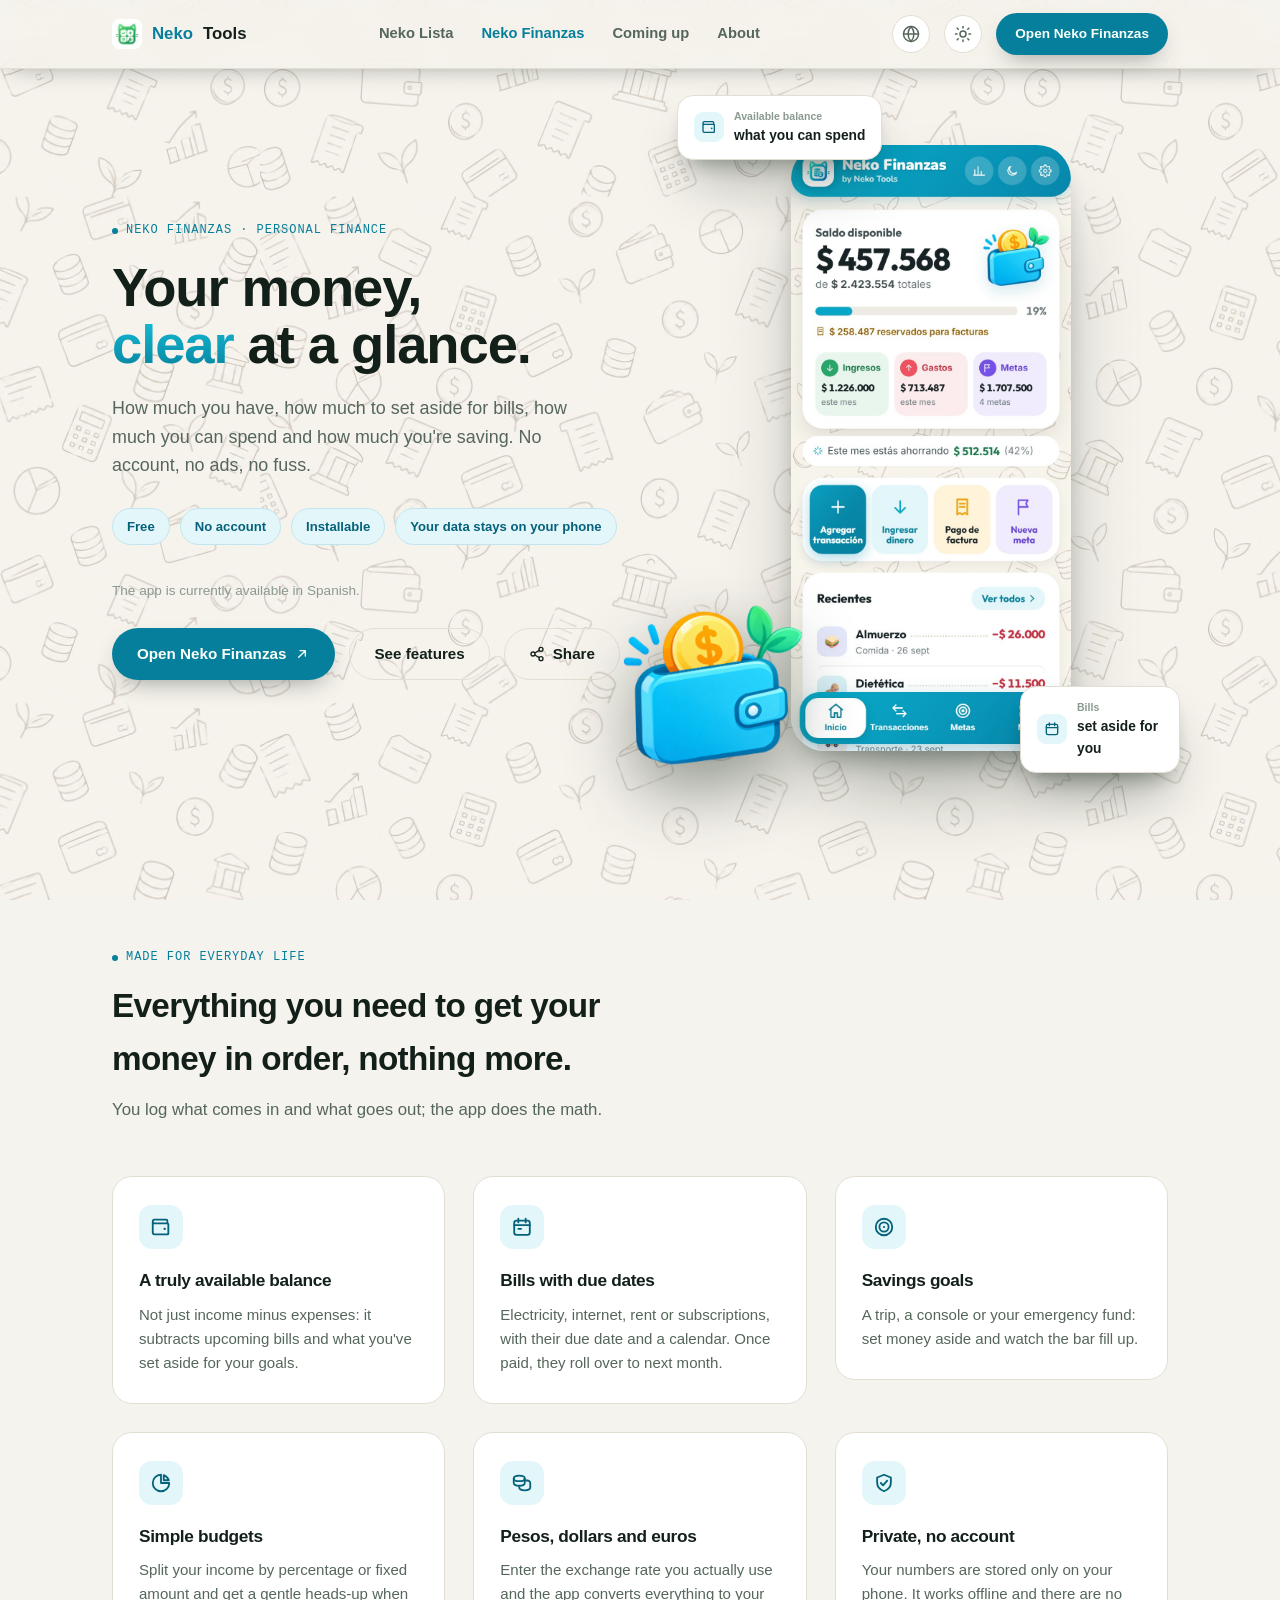
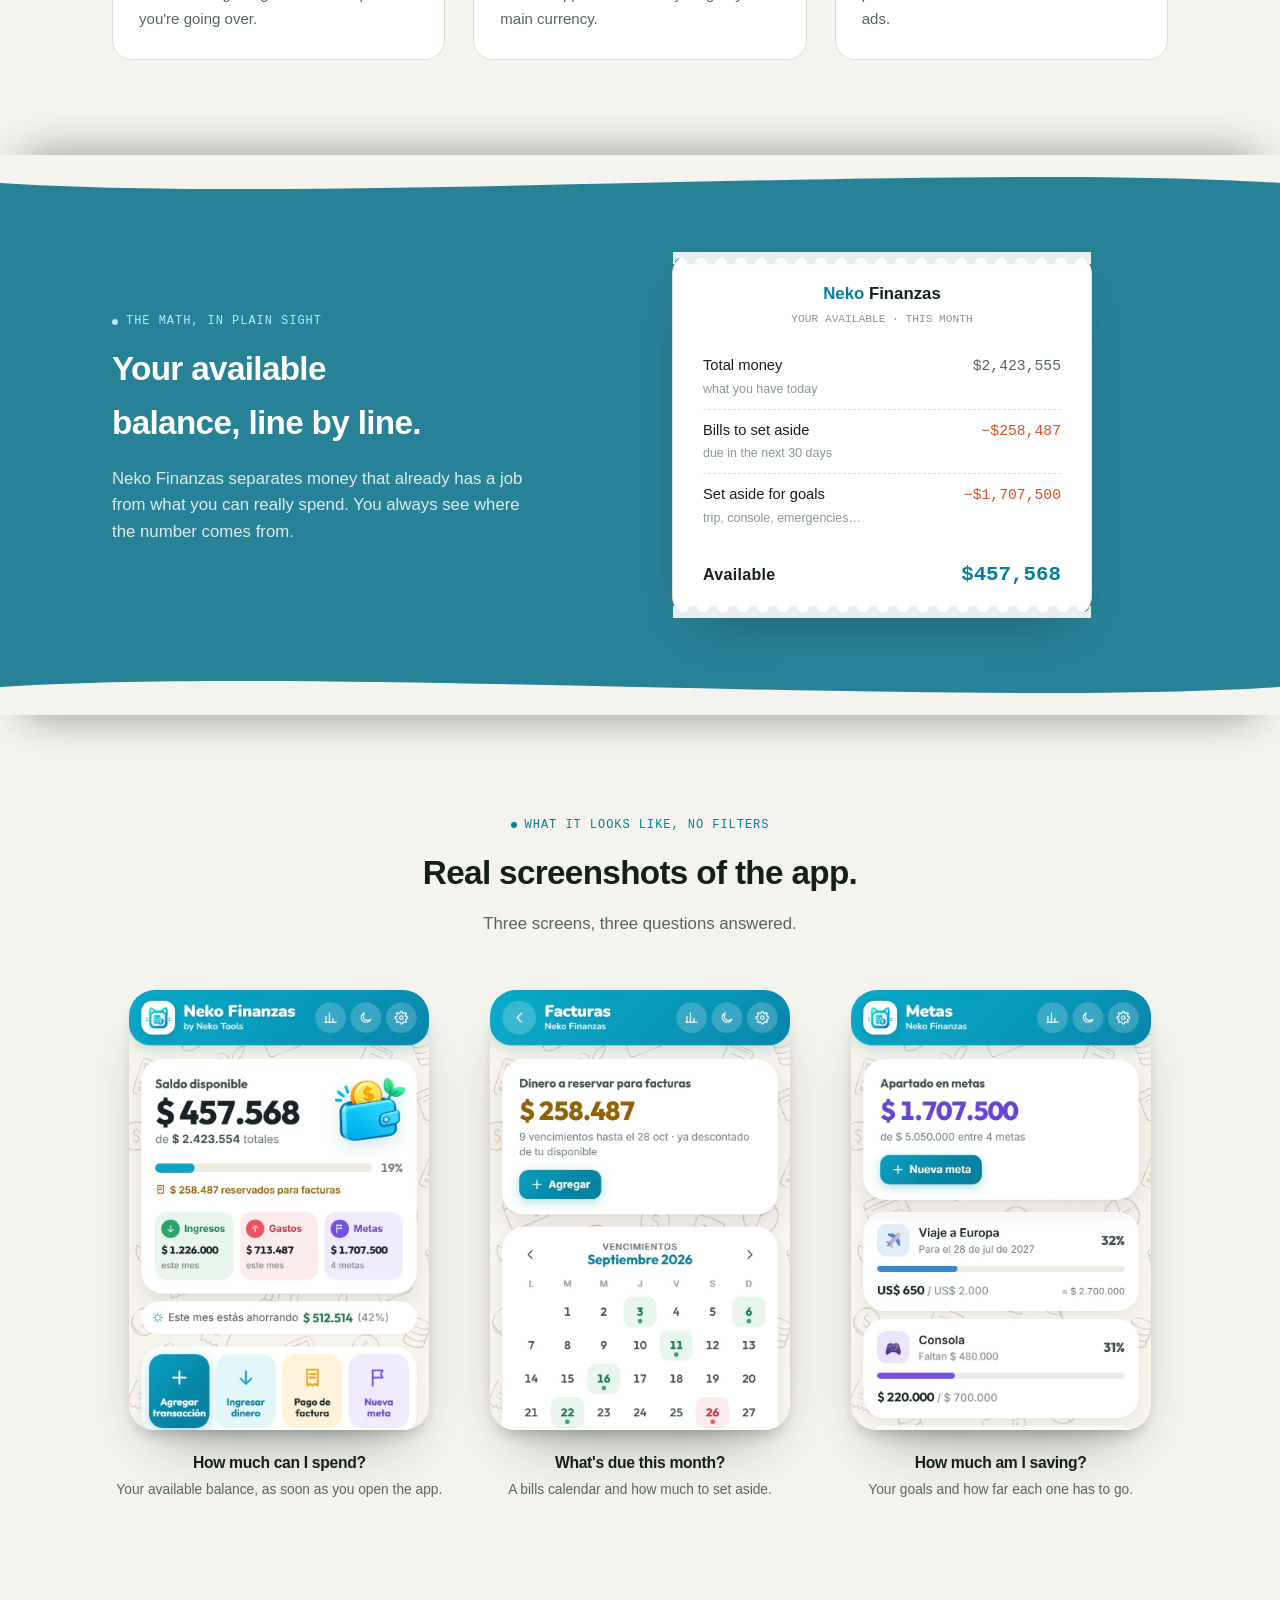
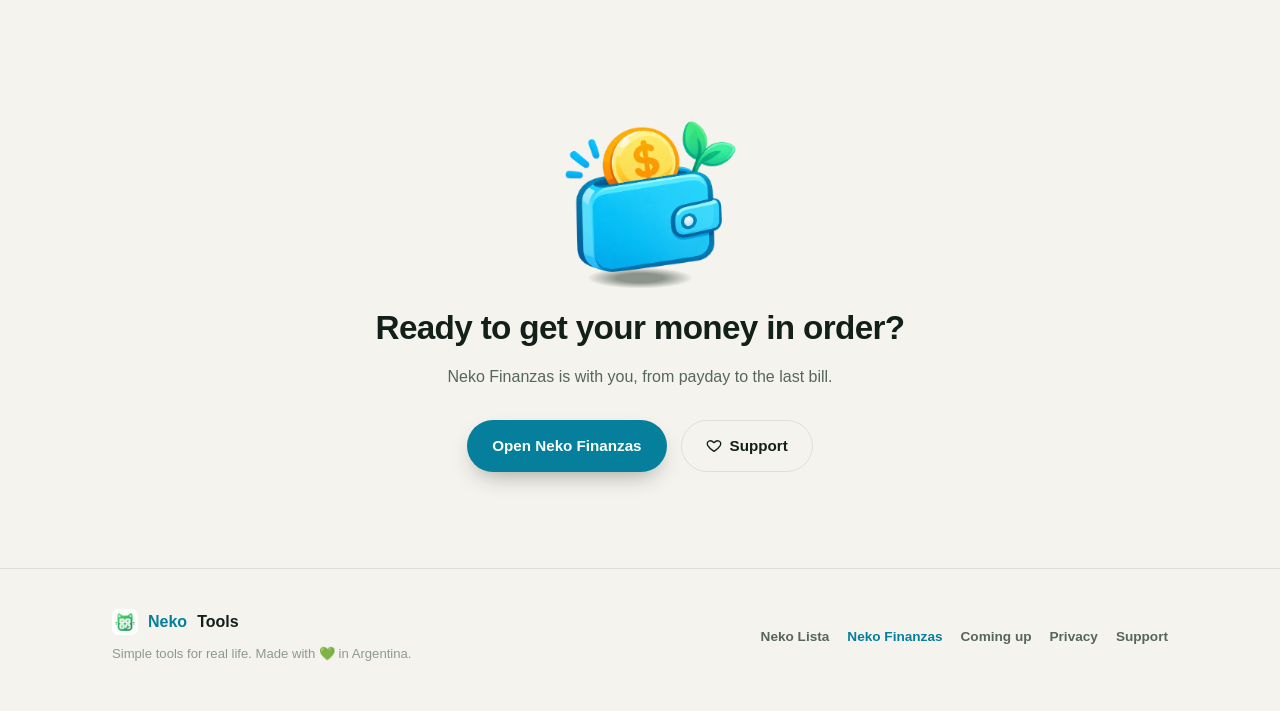
==== finanzas.html @ 1eced1d6 "Add the Neko Finanzas page and show the Neko Tools mark on a white tile - New finanzas.html landing " ====
<!doctype html>
<html lang="es-AR">
<head>
<meta charset="UTF-8" />
<meta http-equiv="Content-Security-Policy" content="default-src 'self'; script-src 'self'; style-src 'self' 'unsafe-inline' https://fonts.googleapis.com; font-src https://fonts.gstatic.com; img-src 'self' data:; connect-src 'self'; object-src 'none'; base-uri 'self'; form-action 'self'; upgrade-insecure-requests" />
<script src="guard.js?v=1"></script>
<meta name="viewport" content="width=device-width, initial-scale=1.0" />
<script src="i18n.js?v=7"></script>
<title>Neko Finanzas — tus finanzas personales, simples y gratis | Neko Tools</title>
<meta name="description" content="Neko Finanzas: cuánto tenés, cuánto reservar para las facturas, cuánto podés gastar y cuánto estás ahorrando. Gratis, sin cuenta y privada. La segunda herramienta de Neko Tools." />
<meta name="robots" content="index, follow" />
<link rel="canonical" href="https://nekotools.site/finanzas.html" />
<link rel="icon" type="image/png" href="img/tool-icon-2.png" />
<link rel="apple-touch-icon" href="img/tool-icon-2.png" />
<meta property="og:title" content="Neko Finanzas — tus finanzas personales, simples y gratis | Neko Tools" />
<meta property="og:description" content="Cuánto tenés, cuánto reservar, cuánto podés gastar y cuánto estás ahorrando. Gratis, sin cuenta y privada." />
<meta property="og:image" content="https://nekotools.site/img/og-image-finanzas.jpg" />
<meta property="og:image:width" content="1200" />
<meta property="og:image:height" content="630" />
<meta property="og:url" content="https://nekotools.site/finanzas.html" />
<meta property="og:site_name" content="Neko Tools" />
<meta property="og:locale" content="es_AR" />
<meta property="og:type" content="website" />
<meta name="twitter:card" content="summary_large_image" />
<meta name="twitter:title" content="Neko Finanzas — tus finanzas personales, simples y gratis | Neko Tools" />
<meta name="twitter:description" content="Cuánto tenés, cuánto reservar, cuánto podés gastar y cuánto estás ahorrando. Gratis, sin cuenta y privada." />
<meta name="twitter:image" content="https://nekotools.site/img/og-image-finanzas.jpg" />
<script type="application/ld+json">
{
  "@context": "https://schema.org",
  "@graph": [
    {
      "@type": "WebPage",
      "name": "Neko Finanzas",
      "url": "https://nekotools.site/finanzas.html",
      "inLanguage": "es-AR",
      "isPartOf": { "@type": "WebSite", "name": "Neko Tools", "url": "https://nekotools.site/" }
    },
    {
      "@type": "SoftwareApplication",
      "name": "Neko Finanzas",
      "url": "https://neko-finanzas.vercel.app",
      "applicationCategory": "FinanceApplication",
      "operatingSystem": "Any (PWA instalable en Android, iOS y desktop)",
      "description": "Finanzas personales simples y privadas: saldo disponible real, facturas con vencimiento, metas de ahorro, presupuestos y varias monedas. Sin cuenta, sin anuncios.",
      "offers": {
        "@type": "Offer",
        "price": "0",
        "priceCurrency": "ARS"
      },
      "publisher": {
        "@type": "Organization",
        "name": "Neko Tools",
        "url": "https://nekotools.site/"
      }
    }
  ]
}
</script>
<link rel="preconnect" href="https://fonts.googleapis.com">
<link rel="preconnect" href="https://fonts.gstatic.com" crossorigin>
<link href="https://fonts.googleapis.com/css2?family=Instrument+Sans:ital,wght@0,500;0,600;0,700;1,600&family=Manrope:wght@400;500;600;700;800&family=IBM+Plex+Mono:wght@400;500;600&family=Nunito:wght@700;800&display=swap" rel="stylesheet">
<link rel="stylesheet" href="site.css?v=4">
<noscript><style>.reveal { opacity: 1 !important; transform: none !important; }</style></noscript>
</head>
<body class="page-finanzas">

<header class="nav">
  <div class="wrap nav-row">
    <a class="brand" href="index.html">
      <img src="img/neko-tools-mark-v2.png" alt="">
      <span class="brand-neko">Neko</span> Tools
    </a>
    <nav class="nav-links">
      <a href="index.html#producto" class="hide-mobile" data-i18n="nav_neko_lista">Neko Lista</a>
      <a href="finanzas.html" class="hide-mobile" aria-current="page" data-i18n="nav_neko_finanzas">Neko Finanzas</a>
      <a href="index.html#gondola" class="hide-mobile" data-i18n="nav_proximamente">Próximamente</a>
      <a href="index.html#marca" class="hide-mobile" data-i18n="nav_sobre">Sobre</a>
    </nav>
    <div class="nav-cta">
      <div class="lang-wrap">
        <button class="theme-toggle" type="button" id="langToggle" aria-haspopup="true" aria-expanded="false" aria-controls="langPanel" data-i18n-aria-label="lang_toggle_aria" aria-label="Cambiar idioma">
          <svg class="icon" width="18" height="18" viewBox="0 0 24 24" fill="none" stroke="currentColor" stroke-width="2" stroke-linecap="round" stroke-linejoin="round"><circle cx="12" cy="12" r="10"></circle><line x1="2" y1="12" x2="22" y2="12"></line><path d="M12 2a15.3 15.3 0 0 1 4 10 15.3 15.3 0 0 1-4 10 15.3 15.3 0 0 1-4-10 15.3 15.3 0 0 1 4-10z"></path></svg>
        </button>
        <div class="lang-panel" id="langPanel" role="menu"></div>
      </div>
      <button class="theme-toggle" type="button" id="themeToggle" data-i18n-aria-label="theme_to_dark_aria" aria-label="Cambiar a modo oscuro">
        <svg class="icon icon-sun" width="18" height="18" viewBox="0 0 24 24" fill="none" stroke="currentColor" stroke-width="2" stroke-linecap="round" stroke-linejoin="round"><circle cx="12" cy="12" r="4"></circle><line x1="12" y1="2" x2="12" y2="4"></line><line x1="12" y1="20" x2="12" y2="22"></line><line x1="4.22" y1="4.22" x2="5.64" y2="5.64"></line><line x1="18.36" y1="18.36" x2="19.78" y2="19.78"></line><line x1="2" y1="12" x2="4" y2="12"></line><line x1="20" y1="12" x2="22" y2="12"></line><line x1="4.22" y1="19.78" x2="5.64" y2="18.36"></line><line x1="18.36" y1="5.64" x2="19.78" y2="4.22"></line></svg>
        <svg class="icon icon-moon" width="18" height="18" viewBox="0 0 24 24" fill="none" stroke="currentColor" stroke-width="2" stroke-linecap="round" stroke-linejoin="round"><path d="M21 12.79A9 9 0 1 1 11.21 3 7 7 0 0 0 21 12.79z"></path></svg>
      </button>
      <a class="btn btn-primary btn-small nav-cta-btn" href="https://neko-finanzas.vercel.app" data-i18n="fin_nav_abrir">Abrir Neko Finanzas</a>
      <button class="nav-toggle" type="button" id="navToggle" data-i18n-aria-label="nav_toggle_open_aria" aria-label="Abrir menú" aria-expanded="false" aria-controls="navMobileMenu">
        <svg class="icon icon-menu" width="18" height="18" viewBox="0 0 24 24" fill="none" stroke="currentColor" stroke-width="2" stroke-linecap="round" stroke-linejoin="round"><line x1="4" y1="7" x2="20" y2="7"></line><line x1="4" y1="12" x2="20" y2="12"></line><line x1="4" y1="17" x2="20" y2="17"></line></svg>
        <svg class="icon icon-close" width="18" height="18" viewBox="0 0 24 24" fill="none" stroke="currentColor" stroke-width="2" stroke-linecap="round" stroke-linejoin="round"><line x1="5" y1="5" x2="19" y2="19"></line><line x1="19" y1="5" x2="5" y2="19"></line></svg>
      </button>
    </div>
  </div>
  <div class="nav-mobile-menu" id="navMobileMenu">
    <nav class="nav-mobile-links">
      <a href="https://neko-finanzas.vercel.app" class="nav-mobile-cta" data-i18n="fin_nav_abrir">Abrir Neko Finanzas</a>
      <a href="index.html#producto" data-i18n="nav_neko_lista">Neko Lista</a>
      <a href="finanzas.html" aria-current="page" data-i18n="nav_neko_finanzas">Neko Finanzas</a>
      <a href="index.html#gondola" data-i18n="nav_proximamente">Próximamente</a>
      <a href="index.html#marca" data-i18n="nav_sobre">Sobre</a>
    </nav>
  </div>
</header>

<main id="top">
  <section class="hero" id="producto">
    <div class="wrap hero-grid">
      <div class="hero-copy">
        <span class="kicker" data-i18n="fin_hero_kicker">Neko Finanzas · finanzas personales</span>
        <h1 data-i18n-html="fin_hero_h1">Tu plata, <em>clara</em> de un vistazo.</h1>
        <p class="lede" data-i18n="fin_hero_lede">Cuánto tenés, cuánto reservar para las facturas, cuánto podés gastar y cuánto estás ahorrando. Sin cuenta, sin anuncios, sin vueltas.</p>
        <div class="hero-tags">
          <span class="tag" data-i18n="tag_gratis">Gratis</span>
          <span class="tag" data-i18n="tag_sin_cuenta">Sin cuenta</span>
          <span class="tag" data-i18n="tag_instalable">Instalable</span>
          <span class="tag" data-i18n="tag_privada">Tus datos no salen del teléfono</span>
        </div>
        <p class="fin-lang-note" data-i18n="fin_lang_note">La app está disponible en español.</p>
        <div class="hero-ctas">
          <a class="btn btn-primary" href="https://neko-finanzas.vercel.app">
            <span data-i18n="fin_nav_abrir">Abrir Neko Finanzas</span>
            <svg class="icon" width="16" height="16" viewBox="0 0 24 24" fill="none"><path d="M7 17 17 7M9 7h8v8" stroke="currentColor" stroke-width="2" stroke-linecap="round" stroke-linejoin="round"/></svg>
          </a>
          <a class="btn btn-ghost" href="#features" data-i18n="hero_cta_ver_funciones">Ver funciones</a>
          <button type="button" class="btn btn-ghost" id="btnShareProduct" data-share-url="https://nekotools.site/finanzas.html" data-share-title="Neko Finanzas" data-share-text-key="fin_share_text">
            <svg class="icon" width="16" height="16" viewBox="0 0 24 24" fill="none" stroke="currentColor" stroke-width="2" stroke-linecap="round" stroke-linejoin="round"><circle cx="18" cy="5" r="3"></circle><circle cx="6" cy="12" r="3"></circle><circle cx="18" cy="19" r="3"></circle><line x1="8.59" y1="13.51" x2="15.42" y2="17.49"></line><line x1="15.41" y1="6.51" x2="8.59" y2="10.49"></line></svg>
            <span data-i18n="hero_cta_compartir">Compartir</span>
          </button>
        </div>
      </div>

      <div class="hero-device-col">
        <img class="hero-mascot" src="img/finanzas-wallet.png" alt="" decoding="async">
        <img class="hero-mascot-mobile" src="img/finanzas-wallet.png" alt="">
        <div class="float-card fc-1">
          <span class="ic">
            <svg class="icon" width="16" height="16" viewBox="0 0 24 24" fill="none"><path d="M19 7V5.5A1.5 1.5 0 0 0 17.5 4H5a2 2 0 0 0 0 4h14a1 1 0 0 1 1 1v10a1 1 0 0 1-1 1H5a2 2 0 0 1-2-2V6" stroke="currentColor" stroke-width="2" stroke-linecap="round" stroke-linejoin="round"/><circle cx="16" cy="14" r="1.3" fill="currentColor"/></svg>
          </span>
          <div class="tx"><div class="k" data-i18n="fin_float1_k">Saldo disponible</div><div class="v" data-i18n="fin_float1_v">lo que podés gastar</div></div>
        </div>

        <div class="device">
          <div class="device-screen">
            <img src="img/screenshot-finanzas-inicio.jpg" width="780" height="1688" data-i18n-alt="fin_hero_screenshot_alt" alt="Captura real de Neko Finanzas: saldo disponible de $457.568 de $2.423.554 totales, ingresos, gastos y metas del mes." fetchpriority="high">
          </div>
        </div>

        <div class="float-card fc-2">
          <span class="ic">
            <svg class="icon" width="16" height="16" viewBox="0 0 24 24" fill="none"><rect x="3.5" y="5" width="17" height="15.5" rx="2.5" stroke="currentColor" stroke-width="2"/><path d="M3.5 10h17M8 3v4M16 3v4" stroke="currentColor" stroke-width="2" stroke-linecap="round"/></svg>
          </span>
          <div class="tx"><div class="k" data-i18n="fin_float2_k">Facturas</div><div class="v" data-i18n="fin_float2_v">reservadas solas</div></div>
        </div>
      </div>
    </div>
  </section>

  <section id="features">
    <div class="wrap">
      <div class="section-head reveal">
        <span class="kicker" data-i18n="fin_features_kicker">Hecha para el día a día</span>
        <h2 data-i18n="fin_features_h2">Todo lo que necesitás para ordenar tu plata, nada más.</h2>
        <p data-i18n="fin_features_lede">Anotás lo que entra y lo que sale; la app hace las cuentas.</p>
      </div>
      <div class="feature-grid feature-grid-6">
        <div class="reveal" style="--reveal-delay:0s">
          <div class="feature">
            <span class="ic">
              <svg class="icon" width="22" height="22" viewBox="0 0 24 24" fill="none"><path d="M19 7V5.5A1.5 1.5 0 0 0 17.5 4H5a2 2 0 0 0 0 4h14a1 1 0 0 1 1 1v10a1 1 0 0 1-1 1H5a2 2 0 0 1-2-2V6" stroke="currentColor" stroke-width="2" stroke-linecap="round" stroke-linejoin="round"/><circle cx="16" cy="14" r="1.3" fill="currentColor"/></svg>
            </span>
            <h3 data-i18n="fin_feat1_h3">Saldo disponible de verdad</h3>
            <p data-i18n="fin_feat1_p">No es solo ingresos menos gastos: descuenta las facturas que se vienen y lo que apartaste para tus metas.</p>
          </div>
        </div>
        <div class="reveal" style="--reveal-delay:0.1s">
          <div class="feature">
            <span class="ic">
              <svg class="icon" width="22" height="22" viewBox="0 0 24 24" fill="none"><rect x="3.5" y="5" width="17" height="15.5" rx="2.5" stroke="currentColor" stroke-width="2"/><path d="M3.5 10h17M8 3v4M16 3v4M8 14h3" stroke="currentColor" stroke-width="2" stroke-linecap="round"/></svg>
            </span>
            <h3 data-i18n="fin_feat2_h3">Facturas con fecha</h3>
            <p data-i18n="fin_feat2_p">Luz, internet, alquiler o suscripciones, con su vencimiento y un calendario. Al pagarlas, pasan solas al mes siguiente.</p>
          </div>
        </div>
        <div class="reveal" style="--reveal-delay:0.2s">
          <div class="feature">
            <span class="ic">
              <svg class="icon" width="22" height="22" viewBox="0 0 24 24" fill="none"><circle cx="12" cy="12" r="9" stroke="currentColor" stroke-width="2"/><circle cx="12" cy="12" r="5" stroke="currentColor" stroke-width="2"/><circle cx="12" cy="12" r="1.2" fill="currentColor"/></svg>
            </span>
            <h3 data-i18n="fin_feat3_h3">Metas de ahorro</h3>
            <p data-i18n="fin_feat3_p">Un viaje, una consola o tu fondo de emergencia: separá plata y mirá cómo se llena la barra.</p>
          </div>
        </div>
        <div class="reveal" style="--reveal-delay:0s">
          <div class="feature">
            <span class="ic">
              <svg class="icon" width="22" height="22" viewBox="0 0 24 24" fill="none"><path d="M21 12A9 9 0 1 1 12 3v9z" stroke="currentColor" stroke-width="2" stroke-linejoin="round"/><path d="M15 3.5A9 9 0 0 1 20.5 9H15z" stroke="currentColor" stroke-width="2" stroke-linejoin="round"/></svg>
            </span>
            <h3 data-i18n="fin_feat4_h3">Presupuestos simples</h3>
            <p data-i18n="fin_feat4_p">Repartí tus ingresos por porcentaje o monto fijo y te avisa, sin retos, cuando te estás pasando.</p>
          </div>
        </div>
        <div class="reveal" style="--reveal-delay:0.1s">
          <div class="feature">
            <span class="ic">
              <svg class="icon" width="22" height="22" viewBox="0 0 24 24" fill="none"><ellipse cx="9" cy="7" rx="6" ry="3" stroke="currentColor" stroke-width="2"/><path d="M3 7v5c0 1.7 2.7 3 6 3s6-1.3 6-3V7M9 15v2c0 1.7 2.7 3 6 3s6-1.3 6-3v-5c0-1.6-2.4-2.9-5.5-3" stroke="currentColor" stroke-width="2" stroke-linecap="round"/></svg>
            </span>
            <h3 data-i18n="fin_feat5_h3">Pesos, dólares y euros</h3>
            <p data-i18n="fin_feat5_p">Cargá el tipo de cambio que uses vos y la app convierte todo a tu moneda principal.</p>
          </div>
        </div>
        <div class="reveal" style="--reveal-delay:0.2s">
          <div class="feature">
            <span class="ic">
              <svg class="icon" width="22" height="22" viewBox="0 0 24 24" fill="none"><path d="M12 3 4.5 6v5.5c0 4.5 3.2 8 7.5 9.5 4.3-1.5 7.5-5 7.5-9.5V6z" stroke="currentColor" stroke-width="2" stroke-linejoin="round"/><path d="m8.5 12 2.5 2.5 4.5-5" stroke="currentColor" stroke-width="2" stroke-linecap="round" stroke-linejoin="round"/></svg>
            </span>
            <h3 data-i18n="fin_feat6_h3">Privada y sin cuenta</h3>
            <p data-i18n="fin_feat6_p">Tus números se guardan solo en tu teléfono. Funciona sin internet y no hay anuncios.</p>
          </div>
        </div>
      </div>
    </div>
  </section>

  <section class="band-sunken" id="recibo">
    <div class="wave wave-top" aria-hidden="true"><svg viewBox="0 0 1440 80" preserveAspectRatio="none"><path d="M0,40 C360,10 1080,70 1440,40 L1440,80 L0,80 Z" fill="var(--paper)"></path></svg></div>
    <div class="wave wave-bottom" aria-hidden="true"><svg viewBox="0 0 1440 80" preserveAspectRatio="none"><path d="M0,40 C360,10 1080,70 1440,40 L1440,80 L0,80 Z" fill="var(--paper)"></path></svg></div>
    <div class="wrap receipt-wrap">
      <div class="receipt-copy reveal reveal-left">
        <span class="kicker" data-i18n="fin_receipt_kicker">La cuenta, a la vista</span>
        <h2 style="font-size:clamp(1.7rem,2.6vw,2.3rem); margin:10px 0 12px;" data-i18n="fin_receipt_h2">Tu disponible, línea por línea.</h2>
        <p style="font-size:1.05rem; max-width:44ch;" data-i18n="fin_receipt_lede">Neko Finanzas separa lo que ya tiene destino de lo que realmente podés gastar. Siempre ves de dónde sale el número.</p>
      </div>
      <div class="reveal reveal-right" style="--reveal-delay:0.1s">
        <div class="receipt">
          <div class="receipt-cut top"></div>
          <div class="receipt-head">
            <div class="name"><span class="brand-neko">Neko</span> Finanzas</div>
            <div class="sub" data-i18n="fin_receipt_sub">TU DISPONIBLE · ESTE MES</div>
          </div>
          <div class="receipt-line"><span class="n"><span data-i18n="fin_receipt_total_money">Dinero total</span><span class="q" data-i18n="fin_receipt_total_money_q">lo que tenés hoy</span></span><span class="p" data-price="2423555">$2.423.555</span></div>
          <div class="receipt-line"><span class="n"><span data-i18n="fin_receipt_bills">Facturas a reservar</span><span class="q" data-i18n="fin_receipt_bills_q">vencen en los próximos 30 días</span></span><span class="p minus">−<span data-price="258487">$258.487</span></span></div>
          <div class="receipt-line" style="border-bottom:none;"><span class="n"><span data-i18n="fin_receipt_goals">Apartado en metas</span><span class="q" data-i18n="fin_receipt_goals_q">viaje, consola, emergencias…</span></span><span class="p minus">−<span data-price="1707500">$1.707.500</span></span></div>
          <div class="receipt-total"><span class="l" data-i18n="fin_receipt_available">Disponible</span><span class="v" data-price="457568">$457.568</span></div>
          <div class="receipt-cut bottom"></div>
        </div>
      </div>
    </div>
  </section>

  <section id="galeria">
    <div class="wrap">
      <div class="section-head center reveal" style="margin-left:auto;margin-right:auto;">
        <span class="kicker" data-i18n="fin_gallery_kicker">Así se ve, sin maquillaje</span>
        <h2 data-i18n="fin_gallery_h2">Capturas reales de la app.</h2>
        <p data-i18n="fin_gallery_lede">Tres pantallas, tres preguntas respondidas.</p>
      </div>
      <div class="gallery-grid">
        <div class="gallery-card reveal" style="--reveal-delay:0s">
          <div class="gallery-frame">
            <img src="img/screenshot-finanzas-inicio.jpg" width="780" height="1688" data-i18n-alt="fin_gal1_alt" alt="Captura real del inicio de Neko Finanzas con el saldo disponible, el resumen del mes y las acciones rápidas." loading="lazy" decoding="async">
          </div>
          <h3 data-i18n="fin_gal1_h3">¿Cuánto puedo gastar?</h3>
          <p data-i18n="fin_gal1_p">Tu saldo disponible, apenas abrís la app.</p>
        </div>
        <div class="gallery-card reveal" style="--reveal-delay:0.1s">
          <div class="gallery-frame">
            <img src="img/screenshot-finanzas-facturas.jpg" width="780" height="1688" data-i18n-alt="fin_gal2_alt" alt="Captura real de la pantalla de facturas: dinero a reservar y calendario de vencimientos del mes." loading="lazy" decoding="async">
          </div>
          <h3 data-i18n="fin_gal2_h3">¿Qué vence este mes?</h3>
          <p data-i18n="fin_gal2_p">Calendario de facturas y cuánto reservar.</p>
        </div>
        <div class="gallery-card reveal" style="--reveal-delay:0.2s">
          <div class="gallery-frame">
            <img src="img/screenshot-finanzas-metas.jpg" width="780" height="1688" data-i18n-alt="fin_gal3_alt" alt="Captura real de las metas de ahorro con su progreso: viaje, consola, ropa y fondo de emergencia." loading="lazy" decoding="async">
          </div>
          <h3 data-i18n="fin_gal3_h3">¿Cuánto estoy ahorrando?</h3>
          <p data-i18n="fin_gal3_p">Tus metas y cuánto les falta.</p>
        </div>
      </div>
    </div>
  </section>

  <section class="final-cta">
    <div class="wrap reveal">
      <div class="mascot-jump">
        <img src="img/finanzas-wallet.png" data-i18n-alt="fin_final_wallet_alt" alt="Una billetera celeste con una moneda dorada y una plantita que crece." loading="lazy" decoding="async">
      </div>
      <h2 data-i18n="fin_final_h2">¿Listo para ordenar tu plata?</h2>
      <p data-i18n="fin_final_p">Neko Finanzas te acompaña, del sueldo a la última factura.</p>
      <div class="ctas">
        <a class="btn btn-primary" href="https://neko-finanzas.vercel.app" data-i18n="fin_nav_abrir">Abrir Neko Finanzas</a>
        <a class="btn btn-ghost" href="https://ko-fi.com/nekotools">
          <svg class="icon" width="16" height="16" viewBox="0 0 24 24" fill="none"><path d="M12 20s-7-4.4-9.5-9C1 8 2.3 4.8 5.5 4.2 7.7 3.8 10 5 12 7c2-2 4.3-3.2 6.5-2.8C21.7 4.8 23 8 21.5 11c-2.5 4.6-9.5 9-9.5 9Z" stroke="currentColor" stroke-width="2" stroke-linejoin="round"/></svg>
          <span data-i18n="final_apoyar">Apoyar</span>
        </a>
      </div>
    </div>
  </section>
</main>

<div id="toast" class="toast" role="status" aria-live="polite" hidden></div>

<footer>
  <div class="wrap foot-row">
    <div>
      <div class="foot-brand">
        <img src="img/neko-tools-mark-v2.png" alt="">
        <span class="brand-neko">Neko</span> Tools
      </div>
      <p class="fine" style="margin-top:8px;" data-i18n="footer_tagline">Herramientas simples para la vida real. Hecho con 💚 en Argentina.</p>
    </div>
    <nav class="links">
      <a href="index.html#producto" data-i18n="nav_neko_lista">Neko Lista</a>
      <a href="finanzas.html" aria-current="page" data-i18n="nav_neko_finanzas">Neko Finanzas</a>
      <a href="index.html#gondola" data-i18n="nav_proximamente">Próximamente</a>
      <a href="privacidad.html" target="_blank" rel="noopener" data-i18n="footer_privacy">Privacidad</a>
      <a href="https://ko-fi.com/nekotools" data-i18n="final_apoyar">Apoyar</a>
    </nav>
  </div>
</footer>

<script src="site.js?v=3"></script>
</body>
</html>
---- site.css ----
html { color-scheme: light; }
body { margin: 0; }
img { max-width: 100%; }
[hidden] { display: none !important; }
:root{
  color-scheme: light;

  /* ---------- surfaces ---------- */
  --paper:        #f5f7f1;
  --paper-raised: #ffffff;
  --sunken:       #eaefe4;
  --sunken-2:     #e1e8d9;

  /* ---------- ink ---------- */
  --ink:       #13201a;
  --ink-soft:  #55665b;
  --ink-faint: #8b9a8e;

  /* ---------- brand green ramp ---------- */
  --pine:      #146c3a;
  --pine-deep: #0b4023;
  --pine-black: var(--pine-deep);
  --leaf:      #2f9e5c;
  --mint:      #dcf0e2;
  --mint-line: #c3ddc9;

  /* ---------- accent (money / emphasis, spend sparingly) ---------- */
  --coral:      #d94f28;
  --coral-deep: #ab3c1e;
  --coral-soft: #fbe6dd;

  /* ---------- structure ---------- */
  --line:   #dde3d4;
  --shadow: rgba(13, 32, 21, 0.24);
  --shadow-strong: rgba(13, 32, 21, 0.45);

  /* ---------- type ---------- */
  --font-display: "Instrument Sans", "Segoe UI", sans-serif;
  --font-body: "Manrope", "Segoe UI", sans-serif;
  --font-mono: "IBM Plex Mono", ui-monospace, Menlo, monospace;
  /* Solo para el isotipo "Neko Lista"/"Neko Tools" en sí (nav, pie, la
     maqueta del recibo): la misma tipografía de marca que usa la app, para
     que el nombre se vea igual en los dos productos. El resto de los
     títulos sigue en --font-display. */
  --font-brand: "Nunito", "Segoe UI", sans-serif;

  --content-w: 1120px;

  /* misma textura de fondo que usa la app real, detrás de las secciones claras */
  --bg-texture: url("img/bg-pattern-light.jpg");
}

@media (prefers-color-scheme: dark) {
  :root:not([data-theme="light"]) {
    --paper:        #0c130e;
    --paper-raised: #141d16;
    --sunken:       #0a0f0b;
    --sunken-2:     #172019;

    --ink:       #eef3ea;
    --ink-soft:  #a6b6a9;
    --ink-faint: #647065;

    --pine:      #4fbf7f;
    --pine-deep: #2c8a58;
    --pine-black: var(--pine);
    --leaf:      #6fd196;
    --mint:      #16261c;
    --mint-line: #223a2a;

    --coral:      #ff8a5c;
    --coral-deep: #ffa47d;
    --coral-soft: #2a1a13;

    --line:   #223028;
    --shadow: rgba(0, 0, 0, 0.42);
    --shadow-strong: rgba(0, 0, 0, 0.65);

    --bg-texture: url("img/bg-pattern-dark.jpg");
  }
}

:root[data-theme="dark"] {
  --paper:        #0c130e;
  --paper-raised: #141d16;
  --sunken:       #0a0f0b;
  --sunken-2:     #172019;

  --ink:       #eef3ea;
  --ink-soft:  #a6b6a9;
  --ink-faint: #647065;

  --pine:      #4fbf7f;
  --pine-deep: #2c8a58;
  --pine-black: var(--pine);
  --leaf:      #6fd196;
  --mint:      #16261c;
  --mint-line: #223a2a;

  --coral:      #ff8a5c;
  --coral-deep: #ffa47d;
  --coral-soft: #2a1a13;

  --line:   #223028;
  --shadow: rgba(0, 0, 0, 0.42);
  --shadow-strong: rgba(0, 0, 0, 0.65);

  --bg-texture: url("img/bg-pattern-dark.jpg");
}

* { box-sizing: border-box; }
html { -webkit-text-size-adjust: 100%; }

body {
  overflow-x: clip;
  margin: 0;
  background: var(--paper);
  color: var(--ink);
  font-family: var(--font-body);
  font-size: 16px;
  line-height: 1.6;
  -webkit-font-smoothing: antialiased;
  text-rendering: optimizeLegibility;
  position: relative;
}
body::before {
  content: "";
  position: fixed;
  inset: 0;
  z-index: -1;
  background-image: var(--bg-texture);
  background-size: 560px 560px;
  background-repeat: repeat;
  background-position: center;
  opacity: 0.6;
}

@media (prefers-reduced-motion: reduce) {
  *, *::before, *::after { animation-duration: 0.001ms !important; transition-duration: 0.001ms !important; }
}

.wrap {
  max-width: var(--content-w);
  margin: 0 auto;
  padding: 0 32px;
}

a { color: inherit; }

h1, h2, h3 {
  font-family: var(--font-display);
  font-weight: 700;
  letter-spacing: -0.02em;
  text-wrap: balance;
  margin: 0;
}

.kicker {
  font-family: var(--font-mono);
  font-size: 0.75rem;
  font-weight: 500;
  letter-spacing: 0.08em;
  text-transform: uppercase;
  color: var(--pine);
  display: inline-flex;
  align-items: center;
  gap: 8px;
}
.kicker::before {
  content: "";
  width: 6px; height: 6px;
  border-radius: 50%;
  background: var(--pine);
  flex: none;
}

svg.icon { display: block; flex: none; }

/* ---------- buttons ---------- */
.btn {
  display: inline-flex;
  align-items: center;
  justify-content: center;
  gap: 8px;
  font-family: var(--font-body);
  font-weight: 700;
  font-size: 0.95rem;
  padding: 13px 24px;
  border-radius: 999px;
  border: 1px solid transparent;
  cursor: pointer;
  text-decoration: none;
  white-space: nowrap;
  transition: transform 0.15s ease, box-shadow 0.15s ease, background 0.15s ease, border-color .15s ease;
}
.btn:active { transform: translateY(1px); }
.btn:focus-visible { outline: 2px solid var(--pine); outline-offset: 3px; }

.btn-primary {
  background: var(--pine);
  color: #fbfff9;
  box-shadow: 0 10px 24px -10px var(--shadow-strong);
}
.btn-primary:hover { background: var(--pine-deep); box-shadow: 0 14px 28px -10px var(--shadow-strong); transform: translateY(-1px); }

.btn-ghost {
  background: transparent;
  color: var(--ink);
  border-color: var(--line);
}
.btn-ghost:hover { border-color: var(--pine); color: var(--pine); }

.btn-small { padding: 9px 18px; font-size: 0.85rem; }

.toast[hidden] { display: none; }
.toast {
  position: fixed;
  top: calc(16px + env(safe-area-inset-top));
  left: 50%;
  z-index: 300;
  transform: translateX(-50%) translateY(-12px);
  background: var(--ink);
  color: var(--paper);
  padding: 10px 18px;
  border-radius: 999px;
  font-family: var(--font-body);
  font-size: 0.85rem;
  font-weight: 700;
  box-shadow: 0 14px 28px -10px var(--shadow-strong);
  opacity: 0;
  pointer-events: none;
  transition: opacity 0.2s ease, transform 0.2s ease;
}
.toast.is-visible { opacity: 1; transform: translateX(-50%) translateY(0); }

/* ---------- nav ---------- */
header.nav {
  position: sticky;
  top: 0;
  z-index: 40;
  background: color-mix(in srgb, var(--paper) 78%, transparent);
  backdrop-filter: saturate(160%) blur(14px);
  -webkit-backdrop-filter: saturate(160%) blur(14px);
  border-bottom: 1px solid var(--line);
  box-shadow: 0 8px 24px -12px var(--shadow-strong);
}
.nav-row {
  display: flex;
  align-items: center;
  justify-content: space-between;
  gap: 24px;
  height: 68px;
}
.brand {
  display: flex;
  align-items: center;
  gap: 10px;
  font-family: var(--font-brand);
  font-weight: 700;
  font-size: 1.05rem;
  text-decoration: none;
  color: var(--ink);
  white-space: nowrap;
}
.brand img { width: 30px; height: 30px; border-radius: 8px; background: var(--paper-raised); transition: transform 0.25s cubic-bezier(.2,.8,.2,1.3); }
.brand:hover img { transform: rotate(-8deg) scale(1.08); }

/* Convención de marca: "Neko" siempre en el verde de marca, la palabra
   que lo sigue (Tools, Lista, o lo que sea) en el color de texto normal.
   Misma regla en todas las apps de Neko Tools. */
.brand-neko { color: var(--pine); }
.nav-links {
  display: flex;
  align-items: center;
  gap: 28px;
  font-size: 0.92rem;
  font-weight: 600;
  color: var(--ink-soft);
}
.nav-links a { text-decoration: none; }
.nav-links a:hover { color: var(--ink); }
.nav-cta { display: flex; align-items: center; gap: 14px; }
.nav-links-mobile-gap { flex: 1; }

@media (max-width: 480px) {
  /* "padding: 12px 0" anulaba el margen lateral de .wrap y el logo y el
     menú quedaban pegados a los bordes de la pantalla. */
  .nav-row { padding: 12px 16px; gap: 12px; }
}

@media (max-width: 760px) {
  .nav-links a.hide-mobile { display: none; }
}

/* ---------- mobile nav menu ---------- */
.nav-toggle {
  display: none;
  align-items: center;
  justify-content: center;
  width: 38px; height: 38px;
  border-radius: 50%;
  border: 1px solid var(--line);
  background: var(--paper-raised);
  color: var(--ink-soft);
  cursor: pointer;
  flex: none;
  transition: border-color .15s ease, color .15s ease;
}
.nav-toggle:hover { border-color: var(--pine); color: var(--pine); }
.nav-toggle:focus-visible { outline: 2px solid var(--pine); outline-offset: 2px; }
.nav-toggle .icon-close { display: none; }
.nav-toggle[aria-expanded="true"] .icon-menu { display: none; }
.nav-toggle[aria-expanded="true"] .icon-close { display: block; }
@media (max-width: 760px) {
  .nav-toggle { display: inline-flex; }
  .nav-cta-btn { display: none; }
}

.nav-mobile-menu {
  display: none;
  grid-template-rows: 0fr;
  transition: grid-template-rows 0.3s cubic-bezier(.2,.8,.2,1);
}
@media (max-width: 760px) {
  .nav-mobile-menu { display: grid; }
}
.nav-mobile-menu.is-open { grid-template-rows: 1fr; border-top: 1px solid var(--line); }
.nav-mobile-links {
  overflow: hidden;
  display: flex;
  flex-direction: column;
}
.nav-mobile-links a {
  padding: 15px 32px;
  text-decoration: none;
  color: var(--ink);
  font-weight: 600;
  font-size: 0.95rem;
  border-bottom: 1px solid var(--line);
  transition: background 0.15s ease, color 0.15s ease;
}
.nav-mobile-links a:last-child { border-bottom: none; }
.nav-mobile-links a:hover { color: var(--pine); background: var(--mint); }
.nav-mobile-links a.nav-mobile-cta {
  color: var(--pine);
  font-weight: 800;
}

/* ---------- hero ---------- */
.hero { padding: 76px 0 96px; }
.hero-grid {
  display: grid;
  grid-template-columns: 1.05fr 0.95fr;
  gap: 56px;
  align-items: center;
}
@media (max-width: 900px) {
  .hero-grid { grid-template-columns: minmax(0, 1fr); }
}

.hero-copy { animation: rise 0.7s cubic-bezier(.2,.8,.2,1) both; }
.hero-copy .kicker { margin-bottom: 18px; }
.hero-copy h1 {
  font-size: clamp(2.3rem, 4.4vw, 3.4rem);
  line-height: 1.06;
  margin-bottom: 20px;
}
.hero-copy h1 em {
  font-style: normal;
  background: linear-gradient(180deg, var(--leaf), var(--pine));
  -webkit-background-clip: text;
  background-clip: text;
  color: transparent;
}
.hero-copy p.lede {
  font-size: 1.12rem;
  color: var(--ink-soft);
  max-width: 46ch;
  margin-bottom: 28px;
}
.hero-tags {
  display: flex;
  flex-wrap: wrap;
  gap: 10px;
  margin-bottom: 32px;
}
.tag {
  display: inline-flex;
  align-items: center;
  gap: 6px;
  font-size: 0.82rem;
  font-weight: 700;
  padding: 7px 14px;
  border-radius: 999px;
  background: var(--mint);
  color: var(--pine-deep);
  border: 1px solid var(--mint-line);
  transition: transform 0.15s ease, border-color 0.15s ease;
}
.tag:hover { transform: translateY(-2px); border-color: var(--pine); }
.hero-ctas { display: flex; gap: 14px; flex-wrap: wrap; }

/* ---------- device mockup ---------- */
.hero-device-col {
  position: relative;
  display: flex;
  justify-content: center;
  animation: rise 0.8s 0.1s cubic-bezier(.2,.8,.2,1) both;
}
.hero-mascot {
  position: absolute;
  left: -128px;
  bottom: -34px;
  width: 300px;
  pointer-events: none;
  z-index: 2;
  filter: drop-shadow(0 26px 34px var(--shadow-strong));
  transition: transform 0.3s cubic-bezier(.2,.8,.2,1.2);
}
@media (max-width: 900px) {
  .hero-mascot { display: none; }
}
.hero-mascot-mobile {
  display: none;
  position: absolute;
  left: -8px;
  bottom: -22px;
  width: 150px;
  pointer-events: none;
  z-index: 2;
  filter: drop-shadow(0 16px 22px var(--shadow-strong));
}
@media (max-width: 900px) {
  .hero-mascot-mobile { display: block; }
}
.device {
  width: 280px;
  border-radius: 34px;
  box-shadow: 0 50px 90px -30px var(--shadow-strong), 0 16px 30px -14px var(--shadow-strong);
  position: relative;
}
.device-screen {
  border-radius: 34px;
  overflow: hidden;
  line-height: 0;
}
.device-screen img { display: block; width: 100%; height: auto; }

.float-card {
  position: absolute;
  z-index: 2;
  background: var(--paper-raised);
  border: 1px solid var(--line);
  border-radius: 16px;
  box-shadow: 0 32px 56px -18px var(--shadow-strong), 0 14px 22px -12px var(--shadow-strong);
  padding: 12px 16px;
  display: flex;
  align-items: center;
  gap: 10px;
}
.float-card.fc-1 { top: -50px; left: -16px; }
.float-card.fc-2 { width: 160px; }
.float-card.fc-2 { bottom: -22px; right: -12px; }
.float-card {
  transition: transform 0.25s cubic-bezier(.2,.8,.2,1.2), box-shadow 0.25s ease;
}
.float-card:hover {
  transform: translateY(-6px) scale(1.03);
  box-shadow: 0 26px 44px -18px var(--shadow-strong);
}
@media (max-width: 900px) {
  /* En una sola columna el telefono ocupa casi todo el ancho: estas
     tarjetas ya no tienen donde flotar al costado sin taparlo. */
  .float-card { display: none; }
}

.hero-device-col:hover .hero-mascot {
  transform: scale(1.06);
}
.float-card .ic {
  width: 30px; height: 30px; border-radius: 9px;
  background: var(--mint); color: var(--pine-deep);
  display: flex; align-items: center; justify-content: center;
  flex: none;
}
.float-card .tx .k { font-size: 0.66rem; color: var(--ink-faint); font-weight: 600; }
.float-card .tx .v { font-size: 0.86rem; font-weight: 700; }

@keyframes rise {
  from { opacity: 0; transform: translateY(14px); }
  to   { opacity: 1; transform: translateY(0); }
}

/* ---------- scroll reveal ---------- */
.reveal {
  opacity: 0;
  transform: translateY(28px);
  transition: opacity 0.7s cubic-bezier(.2,.8,.2,1), transform 0.7s cubic-bezier(.2,.8,.2,1);
  transition-delay: var(--reveal-delay, 0s);
}
.reveal.reveal-left  { transform: translateX(-32px); }
.reveal.reveal-right { transform: translateX(32px); }
.reveal.is-visible { opacity: 1; transform: none; }
/* Antes de revelarse, el corrimiento lateral empujaba la página más ancha
   que la pantalla en celulares (scroll horizontal hasta hacer scroll). */
@media (max-width: 760px) {
  .reveal.reveal-left  { transform: translateX(-14px); }
  .reveal.reveal-right { transform: translateX(14px); }
}
@media (prefers-reduced-motion: reduce) {
  .reveal { opacity: 1; transform: none; transition: none; }
}

/* ---------- section shell ---------- */
section { padding: 96px 0; }
section.band-sunken {
  background: color-mix(in srgb, #146c3a 82%, transparent);
  position: relative;
  box-shadow: 0 24px 40px -24px var(--shadow-strong), 0 -24px 40px -24px var(--shadow-strong);
}

.wave {
  position: absolute;
  left: 0;
  right: 0;
  height: 56px;
  line-height: 0;
  pointer-events: none;
}
.wave svg { display: block; width: 100%; height: 100%; }
.wave-top { top: -1px; transform: scaleY(-1); }
.wave-bottom { bottom: -1px; }

/* Dentro de las secciones verdes, el recibo y el formulario de contacto
   tienen su propia tarjeta blanca -- esto solo toca el texto que queda
   directo sobre el verde (sin tarjeta debajo), para que se siga leyendo. */
.band-sunken .receipt-copy .kicker,
.band-sunken .about-copy .kicker {
  color: #a8e8c0;
}
.band-sunken .receipt-copy .kicker::before,
.band-sunken .about-copy .kicker::before {
  background: #a8e8c0;
}
.band-sunken .receipt-copy h2,
.band-sunken .about-copy h2,
.band-sunken .about-signature .name {
  color: var(--pine-black);
}
.band-sunken .receipt-copy p,
.band-sunken .about-copy p {
  color: rgba(255, 255, 255, 0.85);
}
.band-sunken .about-signature .role {
  color: rgba(255, 255, 255, 0.65);
}
.section-head { max-width: 640px; margin: 0 0 52px; }
.section-head h2 { font-size: clamp(1.7rem, 2.6vw, 2.3rem); margin: 10px 0 12px; }
.section-head p { color: var(--ink-soft); font-size: 1.05rem; margin: 0; }
.section-head.center { margin-left: auto; margin-right: auto; text-align: center; }

/* ---------- features ---------- */
.feature-grid {
  display: grid;
  grid-template-columns: repeat(3, 1fr);
  gap: 28px;
}
@media (max-width: 820px) { .feature-grid { grid-template-columns: 1fr; } }
.feature {
  background: var(--paper-raised);
  border: 1px solid var(--line);
  border-radius: 20px;
  padding: 28px 26px;
  transition: transform 0.25s cubic-bezier(.2,.8,.2,1), box-shadow 0.25s ease, border-color 0.25s ease;
}
.feature:hover {
  transform: translateY(-6px);
  border-color: var(--mint-line);
  box-shadow: 0 26px 46px -26px var(--shadow-strong);
}
.feature .ic {
  width: 44px; height: 44px; border-radius: 13px;
  background: var(--mint); color: var(--pine-deep);
  display: flex; align-items: center; justify-content: center;
  margin-bottom: 18px;
  transition: transform 0.25s cubic-bezier(.2,.8,.2,1.3);
}
.feature:hover .ic { transform: scale(1.1) rotate(-6deg); }
.feature h3 { font-size: 1.08rem; margin-bottom: 8px; }
.feature p { margin: 0; color: var(--ink-soft); font-size: 0.94rem; }

/* ---------- receipt ---------- */
.receipt-wrap { display: grid; grid-template-columns: 1fr 1fr; gap: 64px; align-items: center; }
@media (max-width: 900px) { .receipt-wrap { grid-template-columns: 1fr; } }
.receipt {
  background: var(--paper-raised);
  border: 1px solid var(--line);
  border-radius: 22px;
  padding: 28px 30px 26px;
  max-width: 420px;
  box-shadow: 0 24px 50px -30px var(--shadow-strong);
  position: relative;
  transition: transform 0.25s cubic-bezier(.2,.8,.2,1), box-shadow 0.25s ease;
}
.receipt:hover {
  transform: translateY(-6px) rotate(-0.6deg);
  box-shadow: 0 34px 64px -28px var(--shadow-strong);
}
.receipt-cut {
  position: absolute; left: 0; right: 0; height: 12px;
  background:
    radial-gradient(circle at 10px 0, transparent 6px, var(--sunken) 6.5px) top left / 20px 12px repeat-x;
}
.receipt-cut.top { top: -1px; transform: rotate(180deg); }
.receipt-cut.bottom { bottom: -1px; }
.receipt-head { text-align: center; margin-bottom: 16px; }
.receipt-head .name { font-family: var(--font-brand); font-weight: 700; font-size: 1.05rem; }
.receipt-head .sub { font-family: var(--font-mono); font-size: 0.7rem; color: var(--ink-faint); margin-top: 4px; }
.receipt-line {
  display: flex; align-items: baseline; justify-content: space-between;
  padding: 9px 0;
  border-bottom: 1px dashed var(--line);
  font-size: 0.92rem;
}
.receipt-line .n { color: var(--ink); }
.receipt-line .n .q { color: var(--ink-faint); font-size: 0.78rem; }
.receipt-line .p { font-family: var(--font-mono); color: var(--ink-soft); }
.receipt-total {
  display: flex; align-items: baseline; justify-content: space-between;
  padding-top: 16px; margin-top: 4px;
}
.receipt-total .l { font-weight: 800; letter-spacing: 0.02em; }
.receipt-total .v { font-family: var(--font-mono); font-weight: 700; font-size: 1.3rem; color: var(--coral); }

/* ---------- gallery ---------- */
.gallery-grid {
  display: grid;
  grid-template-columns: repeat(3, 1fr);
  gap: 26px;
}
@media (max-width: 900px) { .gallery-grid { grid-template-columns: 1fr; max-width: 320px; margin: 0 auto; } }
.gallery-card { text-align: center; }
.gallery-frame {
  background: var(--paper-raised);
  border-radius: 26px;
  box-shadow: 0 30px 60px -30px var(--shadow-strong), 0 10px 20px -12px var(--shadow-strong);
  margin: 0 auto 20px;
  max-width: 300px;
  height: 440px;
  overflow: hidden;
  line-height: 0;
  transition: transform 0.25s cubic-bezier(.2,.8,.2,1), box-shadow 0.25s ease;
}
.gallery-card:hover .gallery-frame {
  transform: translateY(-6px);
  box-shadow: 0 40px 74px -28px var(--shadow-strong), 0 14px 26px -12px var(--shadow-strong);
}
.gallery-frame img {
  display: block;
  width: 100%;
  height: 100%;
  object-fit: cover;
  object-position: top center;
  transition: transform 0.4s cubic-bezier(.2,.8,.2,1);
}
.gallery-card:hover .gallery-frame img { transform: scale(1.06); }
.gallery-card h3 { font-size: 0.98rem; margin-bottom: 4px; }
.gallery-card p { margin: 0; color: var(--ink-soft); font-size: 0.86rem; }

/* ---------- shelf / coming soon ---------- */
.shelf {
  display: flex;
  align-items: center;
  gap: 40px;
  background: var(--paper);
  border: 1px solid var(--line);
  border-radius: 26px;
  padding: 44px 48px;
  position: relative;
  transition: transform 0.25s cubic-bezier(.2,.8,.2,1), box-shadow 0.25s ease, border-color 0.25s ease;
}
.shelf::before {
  content: "";
  position: absolute;
  inset: 0;
  z-index: 0;
  border-radius: 26px;
  background-image: var(--bg-texture);
  background-size: 560px 560px;
  background-repeat: repeat;
  background-position: center;
  opacity: 0.6;
}
.shelf > * { position: relative; z-index: 1; }
.shelf:hover {
  transform: translateY(-4px);
  border-color: var(--mint-line);
  box-shadow: 0 26px 46px -30px var(--shadow-strong);
}
@media (max-width: 760px) { .shelf { flex-direction: column; text-align: center; gap: 20px; padding: 36px 28px; } }

.box-pop {
  position: relative;
  width: 140px;
  height: 140px;
  flex: none;
  cursor: pointer;
}
.box-pop:focus-visible { outline: 2px solid var(--pine); outline-offset: 4px; border-radius: 12px; }
.box-pop img { width: 100%; height: 100%; object-fit: contain; }
.box-pop .box-closed, .box-pop .box-open {
  position: absolute;
  inset: 0;
  transform-origin: center bottom;
  filter: drop-shadow(0 18px 20px var(--shadow-strong));
  transition: opacity 0.3s ease;
}
.box-pop .box-open {
  opacity: 0;
  /* box-open.png dibuja la caja más chica dentro del lienzo para dejar
     lugar a las solapas abiertas; este scale la empareja con la cerrada. */
  transform: scale(1.14);
  transition: opacity 0.3s ease, transform 0.4s cubic-bezier(.2,.8,.2,1.4);
}
.box-pop:hover .box-closed,
.box-pop.is-open .box-closed,
.box-pop:focus-visible .box-closed { opacity: 0; }
.box-pop:hover .box-open,
.box-pop.is-open .box-open,
.box-pop:focus-visible .box-open { opacity: 1; transform: scale(1.22); }

.box-pop .tool-icon {
  position: absolute;
  width: 44px;
  height: 44px;
  top: 6px;
  left: 50%;
  margin-left: -22px;
  opacity: 0;
  transform: scale(0.4) translate(0, 6px) rotate(0deg);
  transition: opacity 0.35s ease, transform 0.4s cubic-bezier(.2,.8,.2,1.4);
  pointer-events: none;
  filter: drop-shadow(0 8px 12px rgba(13,32,21,0.22));
}
.box-pop:hover .tool-icon,
.box-pop.is-open .tool-icon,
.box-pop:focus-visible .tool-icon { opacity: 1; }
.box-pop:hover .ti-1, .box-pop.is-open .ti-1, .box-pop:focus-visible .ti-1 { transform: scale(1) translate(-83px, -39px) rotate(-18deg); transition-delay: 0.02s; }
.box-pop:hover .ti-2, .box-pop.is-open .ti-2, .box-pop:focus-visible .ti-2 { transform: scale(1) translate(-71px, -87px) rotate(8deg); transition-delay: 0.1s; }
.box-pop:hover .ti-3, .box-pop.is-open .ti-3, .box-pop:focus-visible .ti-3 { transform: scale(1) translate(-19px, -83px) rotate(-22deg); transition-delay: 0.05s; }
.box-pop:hover .ti-4, .box-pop.is-open .ti-4, .box-pop:focus-visible .ti-4 { transform: scale(1) translate(25px, -109px) rotate(16deg); transition-delay: 0.14s; }
.box-pop:hover .ti-5, .box-pop.is-open .ti-5, .box-pop:focus-visible .ti-5 { transform: scale(1) translate(60px, -75px) rotate(-9deg); transition-delay: 0.08s; }
.box-pop:hover .ti-6, .box-pop.is-open .ti-6, .box-pop:focus-visible .ti-6 { transform: scale(1) translate(96px, -45px) rotate(24deg); transition-delay: 0.17s; }

.box-hint {
  display: none;
  position: absolute;
  top: 42px;
  left: 34px;
  width: 34px;
  height: 34px;
  z-index: 3;
  pointer-events: none;
  animation: box-hint-pulse 1.6s ease-in-out infinite;
}
.box-hint::before, .box-hint::after {
  content: "";
  position: absolute;
  inset: 0;
  border-radius: 50%;
  border: 2px solid rgba(255, 255, 255, 0.55);
  box-shadow: 0 0 0 1px rgba(13, 32, 21, 0.12), 0 4px 10px -4px rgba(13, 32, 21, 0.3);
}
.box-hint::after {
  inset: 9px;
  border-color: rgba(255, 255, 255, 0.4);
}
@media (max-width: 760px) {
  .box-hint { display: block; }
}
.box-pop.is-open .box-hint,
.box-pop.tapped .box-hint { display: none; }
@keyframes box-hint-pulse {
  0%, 100% { transform: scale(1); }
  50% { transform: scale(1.18); }
}

@media (prefers-reduced-motion: reduce) {
  .box-pop .tool-icon, .box-pop .box-closed { transition: opacity 0.2s ease; transform: none; }
  .box-pop .box-open { transition: opacity 0.2s ease; transform: scale(1.14); }
  .box-pop:hover .box-open, .box-pop.is-open .box-open, .box-pop:focus-visible .box-open { transform: scale(1.14); }
  .box-pop:hover .ti-1, .box-pop:hover .ti-2, .box-pop:hover .ti-3,
  .box-pop:hover .ti-4, .box-pop:hover .ti-5, .box-pop:hover .ti-6,
  .box-pop.is-open .ti-1, .box-pop.is-open .ti-2, .box-pop.is-open .ti-3,
  .box-pop.is-open .ti-4, .box-pop.is-open .ti-5, .box-pop.is-open .ti-6,
  .box-pop:focus-visible .ti-1, .box-pop:focus-visible .ti-2, .box-pop:focus-visible .ti-3,
  .box-pop:focus-visible .ti-4, .box-pop:focus-visible .ti-5, .box-pop:focus-visible .ti-6 { transform: none; }
  .box-hint { animation: none; }
}

.shelf h2 { font-size: 1.5rem; margin: 8px 0 8px; }
.shelf p { margin: 0 0 18px; color: var(--ink-soft); }
.shelf-slot {
  display: inline-flex; align-items: center; gap: 8px;
  font-family: var(--font-mono); font-size: 0.72rem; color: var(--ink-faint);
  margin-bottom: 16px;
}
.shelf-slot .dot { width: 6px; height: 6px; border-radius: 50%; background: var(--ink-faint); }
.shelf-actions { display: flex; gap: 12px; flex-wrap: wrap; }
@media (max-width: 760px) { .shelf-actions { justify-content: center; } }

/* ---------- final cta ---------- */
.final-cta { text-align: center; }
.mascot-jump {
  position: relative;
  width: 200px;
  margin: 0 auto 8px;
}
.mascot-jump::before {
  content: "";
  position: absolute;
  left: 58%;
  top: 6%;
  width: 190px;
  height: 220px;
  background: radial-gradient(ellipse at center, var(--shadow-strong) 0%, transparent 62%);
  transform: translateX(-50%);
  pointer-events: none;
}
.mascot-jump::after {
  content: "";
  position: absolute;
  left: 50%;
  bottom: 4px;
  width: 110px;
  height: 22px;
  background: radial-gradient(ellipse at center, var(--shadow-strong) 0%, var(--shadow-strong) 30%, transparent 68%);
  border-radius: 50%;
  transform: translateX(-50%) scale(1);
  transition: transform 0.35s cubic-bezier(.2,.8,.2,1.3);
}
.final-cta img {
  position: relative;
  width: 200px; height: 200px; object-fit: contain; display: block;
  transition: transform 0.3s cubic-bezier(.2,.8,.2,1.3);
}
.mascot-jump:hover::after { transform: translateX(-50%) scale(1.5); }
.mascot-jump:hover img { transform: translateY(-14px) rotate(-2deg); }
.final-cta h2 { font-size: clamp(1.7rem, 2.6vw, 2.3rem); margin-bottom: 10px; }
.final-cta p { color: var(--ink-soft); margin: 0 0 30px; }
.final-cta .ctas { display: flex; justify-content: center; gap: 14px; flex-wrap: wrap; }

/* ---------- about / contact ---------- */
.about-grid {
  display: grid;
  grid-template-columns: 1fr 1fr;
  gap: 64px;
  align-items: start;
}
@media (max-width: 900px) { .about-grid { grid-template-columns: minmax(0, 1fr); gap: 40px; } }
/* Sin min-width:0 una palabra larga (ruso, portugués) ensancha la columna
   más que la pantalla. */
.about-grid > *, .hero-grid > * { min-width: 0; }
.contact-card .btn { white-space: normal; }
.contact-privacy { margin: 14px 0 0; font-size: 0.82rem; color: var(--ink-faint); }
.contact-privacy a { color: var(--pine); }
section.privacy { padding: 88px 0 96px; }
.privacy .section-head { margin-bottom: 40px; }
.privacy-badge {
  display: flex; align-items: center; justify-content: center;
  margin-left: auto; margin-right: auto;
  width: 68px; height: 68px; border-radius: 22px;
  background: var(--mint); color: var(--pine-deep);
  border: 1px solid var(--mint-line);
  box-shadow: 0 18px 34px -18px var(--shadow-strong);
  margin-bottom: 18px;
}
.privacy-tags { justify-content: center; margin: 22px 0 0; }
.privacy-grid {
  list-style: none; margin: 0; padding: 0;
  display: grid; grid-template-columns: repeat(6, 1fr); gap: 24px;
}
.privacy-grid > li { grid-column: span 2; display: flex; }
.privacy-grid > li.wide { grid-column: span 3; }
.privacy-grid .feature { width: 100%; }
.feature.is-accent { background: var(--mint); border-color: var(--mint-line); position: relative; overflow: hidden; }
.feature.is-accent > * { position: relative; z-index: 1; }
.feature.is-accent .watermark {
  position: absolute; z-index: 0; right: -22px; bottom: -26px;
  width: 170px; height: 170px; color: var(--pine); opacity: 0.13;
  transform: rotate(-8deg); pointer-events: none;
}
@media (max-width: 600px) { .feature.is-accent .watermark { width: 130px; height: 130px; right: -14px; bottom: -18px; } }
.feature.is-accent .ic { background: var(--pine); color: var(--paper); }
.privacy-foot { text-align: center; margin: 36px 0 0; color: var(--ink-soft); font-size: 0.95rem; }
.privacy-foot a { color: var(--pine); font-weight: 700; }
@media (max-width: 900px) {
  .privacy-grid { grid-template-columns: repeat(2, 1fr); gap: 20px; }
  .privacy-grid > li, .privacy-grid > li.wide { grid-column: span 1; }
  .privacy-grid > li:last-child { grid-column: span 2; }
}
@media (max-width: 600px) {
  section.privacy { padding: 64px 0 72px; }
  .privacy-grid { grid-template-columns: minmax(0, 1fr); }
  .privacy-grid > li:last-child { grid-column: span 1; }
}
@media (max-width: 480px) { .contact-card { padding: 24px 20px; } }
.about-copy h2 { font-size: clamp(1.7rem, 2.6vw, 2.3rem); margin: 10px 0 14px; }
.about-copy p { color: var(--ink-soft); font-size: 1.05rem; max-width: 46ch; margin: 0 0 20px; }
.about-signature {
  display: flex;
  align-items: center;
  gap: 12px;
  margin-top: 28px;
}
.about-signature img {
  width: 44px; height: 44px; border-radius: 12px;
  background: var(--paper-raised);
  box-shadow: 0 10px 20px -12px var(--shadow-strong);
}
.about-signature .name { font-weight: 700; font-size: 0.95rem; }
.about-signature .role { font-size: 0.85rem; color: var(--ink-faint); }

.contact-card {
  background: var(--paper);
  border: 1px solid var(--line);
  border-radius: 22px;
  padding: 32px;
  box-shadow: 0 30px 60px -34px var(--shadow-strong);
  position: relative;
}
.contact-card::before {
  content: "";
  position: absolute;
  inset: 0;
  z-index: 0;
  border-radius: 22px;
  background-image: var(--bg-texture);
  background-size: 560px 560px;
  background-repeat: repeat;
  background-position: center;
  opacity: 0.6;
}
.contact-card > * { position: relative; z-index: 1; }
.contact-card h3 { font-size: 1.1rem; margin: 0 0 6px; }
.contact-card > p { color: var(--ink-soft); font-size: 0.92rem; margin: 0 0 22px; }
.form-row { margin-bottom: 16px; }
.form-row label {
  display: block;
  font-size: 0.82rem;
  font-weight: 700;
  margin-bottom: 6px;
}
.form-row input, .form-row textarea {
  width: 100%;
  font-family: var(--font-body);
  font-size: 0.95rem;
  color: var(--ink);
  background: var(--paper);
  border: 1px solid var(--line);
  border-radius: 12px;
  padding: 11px 14px;
  resize: vertical;
  transition: border-color 0.15s ease, box-shadow 0.15s ease;
}
.form-row input:focus, .form-row textarea:focus {
  outline: none;
  border-color: var(--pine);
  box-shadow: 0 0 0 3px var(--mint);
}
.hp-field { position: absolute; left: -9999px; width: 1px; height: 1px; overflow: hidden; }
.contact-card .btn { width: 100%; }
.form-status {
  margin: 14px 0 0;
  font-size: 0.88rem;
  font-weight: 600;
  min-height: 1.2em;
}
.form-status.is-ok { color: var(--pine); }
.form-status.is-error { color: var(--coral); }

/* ---------- footer ---------- */
footer { padding: 40px 0 44px; border-top: 1px solid var(--line); }
.foot-row { display: flex; align-items: center; justify-content: space-between; gap: 20px; flex-wrap: wrap; }
.foot-brand { display: flex; align-items: center; gap: 10px; font-family: var(--font-brand); font-weight: 700; }
.foot-brand img { width: 26px; height: 26px; border-radius: 7px; background: var(--paper-raised); }
footer .fine { color: var(--ink-faint); font-size: 0.82rem; margin: 0; }
footer .links { display: flex; flex-wrap: wrap; gap: 8px 18px; font-size: 0.85rem; font-weight: 600; color: var(--ink-soft); }
footer .links a { text-decoration: none; }
footer .links a:hover { color: var(--pine); }

/* ---------- theme toggle ---------- */
.theme-toggle {
  display: inline-flex;
  align-items: center;
  justify-content: center;
  width: 38px; height: 38px;
  border-radius: 50%;
  border: 1px solid var(--line);
  background: var(--paper-raised);
  color: var(--ink-soft);
  cursor: pointer;
  flex: none;
  transition: border-color .15s ease, color .15s ease;
}
.theme-toggle:hover { border-color: var(--pine); color: var(--pine); }
.theme-toggle:focus-visible { outline: 2px solid var(--pine); outline-offset: 2px; }
.theme-toggle svg.icon-moon { display: none; }
:root[data-theme="dark"] .theme-toggle svg.icon-sun { display: none; }
:root[data-theme="dark"] .theme-toggle svg.icon-moon { display: block; }
@media (prefers-color-scheme: dark) {
  :root:not([data-theme="light"]) .theme-toggle svg.icon-sun { display: none; }
  :root:not([data-theme="light"]) .theme-toggle svg.icon-moon { display: block; }
}

/* ---------- language picker ---------- */
.lang-wrap { position: relative; }
.lang-panel {
  position: absolute;
  top: calc(100% + 10px);
  right: 0;
  min-width: 190px;
  background: var(--paper-raised);
  border: 1px solid var(--line);
  border-radius: 16px;
  box-shadow: 0 24px 48px -20px var(--shadow-strong);
  padding: 8px;
  display: none;
  flex-direction: column;
  gap: 2px;
  z-index: 50;
}
.lang-panel.is-open { display: flex; }
.lang-option {
  display: flex;
  align-items: center;
  gap: 10px;
  padding: 9px 12px;
  border-radius: 10px;
  font-family: var(--font-body);
  font-size: 0.9rem;
  font-weight: 600;
  color: var(--ink);
  background: none;
  border: none;
  cursor: pointer;
  text-align: left;
  width: 100%;
}
.lang-option:hover { background: var(--mint); }
.lang-option.is-active { background: var(--mint); color: var(--pine-deep); }
.lang-option .flag { font-size: 1.05rem; line-height: 1; }

/* ---------- página de privacidad ---------- */
.back-link {
  display: inline-flex;
  align-items: center;
  gap: 8px;
  margin-bottom: 28px;
  font-size: 0.9rem;
  font-weight: 700;
  color: var(--pine);
  text-decoration: none;
  transition: gap 0.2s ease;
}
.back-link:hover { gap: 12px; text-decoration: underline; }
.back-link:focus-visible { outline: 2px solid var(--pine); outline-offset: 4px; border-radius: 6px; }
footer .links a[aria-current="page"] { color: var(--pine); }

/* ---------- japonés ---------- */
/* Sin esto el navegador corta el título en medio de una palabra (買 / い物) y
   las fuentes latinas de la página dejan la elección de la tipografía
   japonesa librada al azar del sistema. */
:lang(ja) {
  --font-display: "Instrument Sans", "Hiragino Sans", "Hiragino Kaku Gothic ProN", "Yu Gothic UI", "Yu Gothic", "Meiryo", "Noto Sans JP", sans-serif;
  --font-body: "Manrope", "Hiragino Sans", "Hiragino Kaku Gothic ProN", "Yu Gothic UI", "Yu Gothic", "Meiryo", "Noto Sans JP", sans-serif;
  --font-brand: "Nunito", "Hiragino Sans", "Hiragino Kaku Gothic ProN", "Yu Gothic UI", "Yu Gothic", "Meiryo", "Noto Sans JP", sans-serif;
  word-break: auto-phrase;
  line-break: strict;
}
:lang(ja) h1, :lang(ja) h2, :lang(ja) h3 { letter-spacing: 0; line-height: 1.25; }
:lang(ja) .hero-copy h1 { line-height: 1.2; }

/* ==========================================================================
   Página de Neko Finanzas (finanzas.html)
   Mismos componentes que la de Neko Lista; cambia la "rampa" de marca al
   cian del ícono de Neko Finanzas y el patrón de fondo al financiero.
   ========================================================================== */
body.page-finanzas {
  --paper:     #f5f3ee;
  --sunken:    #e7eef0;
  --sunken-2:  #dce8eb;
  --pine:      #067f9c;
  --pine-deep: #05627a;
  --pine-black: #ffffff;
  --leaf:      #16c1da;
  --mint:      #e3f6fa;
  --mint-line: #bfe6ee;
  --line:      #e2ded3;
  --bg-texture: url("img/bg-pattern-finanzas-light.jpg");
}
:root[data-theme="dark"] body.page-finanzas {
  --paper:     #101d1a;
  --paper-raised: #172622;
  --sunken:    #0c1714;
  --sunken-2:  #1d2d29;
  --pine:      #2cc0dc;
  --pine-deep: #1fa6c0;
  --leaf:      #5fd2e8;
  --mint:      #173a3f;
  --mint-line: #1f4a50;
  --line:      #243631;
  --bg-texture: url("img/bg-pattern-finanzas-dark.jpg");
}
@media (prefers-color-scheme: dark) {
  :root:not([data-theme="light"]) body.page-finanzas {
    --paper:     #101d1a;
    --paper-raised: #172622;
    --sunken:    #0c1714;
    --sunken-2:  #1d2d29;
    --pine:      #2cc0dc;
    --pine-deep: #1fa6c0;
    --leaf:      #5fd2e8;
    --mint:      #173a3f;
    --mint-line: #1f4a50;
    --line:      #243631;
    --bg-texture: url("img/bg-pattern-finanzas-dark.jpg");
  }
}
/* El patrón financiero es más grande y marcado que el de comida */
body.page-finanzas::before { background-size: 760px auto; opacity: 0.5; }

/* Bandas de color: cian profundo en lugar del verde */
.page-finanzas section.band-sunken { background: color-mix(in srgb, #066f89 86%, transparent); }
.page-finanzas .band-sunken .receipt-copy .kicker { color: #aeeefa; }
.page-finanzas .band-sunken .receipt-copy .kicker::before { background: #aeeefa; }
.page-finanzas .band-sunken .receipt-copy h2 { color: #ffffff; }

/* Recibo: "cómo se calcula tu disponible" */
.page-finanzas .receipt-line .p.minus { color: var(--coral); }
.page-finanzas .receipt-total .v { color: var(--pine); }
.page-finanzas .receipt-line .n .q { display: block; margin-top: 2px; }

/* Ilustración de la billetera en el lugar de la mascota */
.page-finanzas .hero-mascot { left: -96px; bottom: -26px; width: 210px; }
.page-finanzas .hero-mascot-mobile { width: 120px; left: -4px; bottom: -18px; }
.page-finanzas .mascot-jump::before { display: none; }

/* La app está solo en español: aviso para quien lee el sitio en otro idioma */
.fin-lang-note {
  display: inline-flex;
  align-items: center;
  gap: 6px;
  margin: -14px 0 26px;
  font-size: 0.85rem;
  color: var(--ink-faint);
}
:lang(es) .fin-lang-note { display: none; }

/* Grilla de funciones de 6 (dos filas de 3) */
.feature-grid.feature-grid-6 { row-gap: 28px; }

/* En oscuro el cian de marca es claro: el botón principal usa un tono más
   profundo para que el texto blanco se lea bien. */
:root[data-theme="dark"] .page-finanzas .btn-primary { background: #087f9a; }
:root[data-theme="dark"] .page-finanzas .btn-primary:hover { background: #066c85; }
@media (prefers-color-scheme: dark) {
  :root:not([data-theme="light"]) .page-finanzas .btn-primary { background: #087f9a; }
  :root:not([data-theme="light"]) .page-finanzas .btn-primary:hover { background: #066c85; }
}
.nav-links a[aria-current="page"],
.nav-mobile-links a[aria-current="page"] { color: var(--pine); }
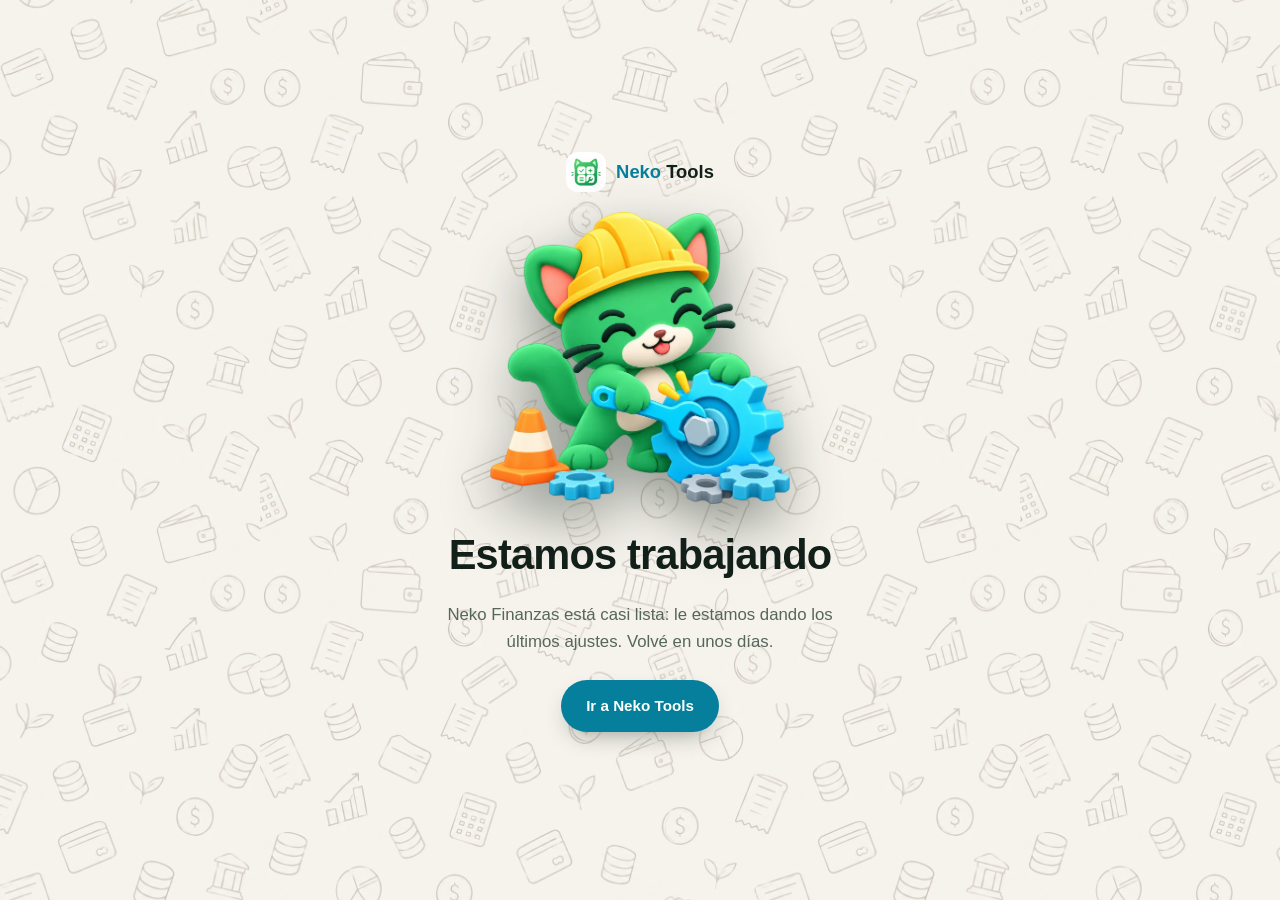
==== commit 4771acd4: "New Neko Finanzas page, held behind a maintenance screen The page gets the mascot hero, nine feature" ====
--- a/finanzas.html
+++ b/finanzas.html
@@ -1,14 +1,15 @@
 <!doctype html>
-<html lang="es-AR">
+<html lang="es-AR" class="mnt">
 <head>
 <meta charset="UTF-8" />
 <meta http-equiv="Content-Security-Policy" content="default-src 'self'; script-src 'self'; style-src 'self' 'unsafe-inline' https://fonts.googleapis.com; font-src https://fonts.gstatic.com; img-src 'self' data:; connect-src 'self'; object-src 'none'; base-uri 'self'; form-action 'self'; upgrade-insecure-requests" />
 <script src="guard.js?v=1"></script>
+<script src="mantenimiento.js?v=1"></script>
 <meta name="viewport" content="width=device-width, initial-scale=1.0" />
 <script src="i18n.js?v=7"></script>
 <title>Neko Finanzas — tus finanzas personales, simples y gratis | Neko Tools</title>
 <meta name="description" content="Neko Finanzas: cuánto tenés, cuánto reservar para las facturas, cuánto podés gastar y cuánto estás ahorrando. Gratis, sin cuenta y privada. La segunda herramienta de Neko Tools." />
-<meta name="robots" content="index, follow" />
+<meta name="robots" content="noindex, follow" />
 <link rel="canonical" href="https://nekotools.site/finanzas.html" />
 <link rel="icon" type="image/png" href="img/tool-icon-2.png" />
 <link rel="apple-touch-icon" href="img/tool-icon-2.png" />
@@ -60,10 +61,19 @@
 <link rel="preconnect" href="https://fonts.googleapis.com">
 <link rel="preconnect" href="https://fonts.gstatic.com" crossorigin>
 <link href="https://fonts.googleapis.com/css2?family=Instrument+Sans:ital,wght@0,500;0,600;0,700;1,600&family=Manrope:wght@400;500;600;700;800&family=IBM+Plex+Mono:wght@400;500;600&family=Nunito:wght@700;800&display=swap" rel="stylesheet">
-<link rel="stylesheet" href="site.css?v=4">
+<link rel="stylesheet" href="site.css?v=5">
 <noscript><style>.reveal { opacity: 1 !important; transform: none !important; }</style></noscript>
 </head>
 <body class="page-finanzas">
+
+<div class="mnt-screen" role="status">
+  <a class="mnt-brand" href="index.html"><img src="img/neko-tools-mark-v2.png" alt=""><span><span class="brand-neko">Neko</span> Tools</span></a>
+  <img class="mnt-neko" src="img/neko-trabajando.webp" alt="El gatito de Neko Tools con casco de obra, ajustando un engranaje con una llave." width="320" height="320">
+  <h1>Estamos trabajando</h1>
+  <p>Neko Finanzas está casi lista: le estamos dando los últimos ajustes. Volvé en unos días.</p>
+  <a class="btn btn-primary" href="index.html">Ir a Neko Tools</a>
+</div>
+
 
 <header class="nav">
   <div class="wrap nav-row">
@@ -112,7 +122,7 @@
       <div class="hero-copy">
         <span class="kicker" data-i18n="fin_hero_kicker">Neko Finanzas · finanzas personales</span>
         <h1 data-i18n-html="fin_hero_h1">Tu plata, <em>clara</em> de un vistazo.</h1>
-        <p class="lede" data-i18n="fin_hero_lede">Cuánto tenés, cuánto reservar para las facturas, cuánto podés gastar y cuánto estás ahorrando. Sin cuenta, sin anuncios, sin vueltas.</p>
+        <p class="lede">Cuánto tenés, cuánto reservar para facturas y cuotas, cuánto podés gastar hoy y cuánto estás ahorrando. Sin cuenta, sin anuncios, sin vueltas.</p>
         <div class="hero-tags">
           <span class="tag" data-i18n="tag_gratis">Gratis</span>
           <span class="tag" data-i18n="tag_sin_cuenta">Sin cuenta</span>
@@ -134,18 +144,18 @@
       </div>
 
       <div class="hero-device-col">
-        <img class="hero-mascot" src="img/finanzas-wallet.png" alt="" decoding="async">
-        <img class="hero-mascot-mobile" src="img/finanzas-wallet.png" alt="">
+        <img class="hero-mascot" src="img/hero-mascot-finanzas.webp" alt="" decoding="async">
+        <img class="hero-mascot-mobile" src="img/mascot-phone-finanzas.webp" alt="">
         <div class="float-card fc-1">
           <span class="ic">
             <svg class="icon" width="16" height="16" viewBox="0 0 24 24" fill="none"><path d="M19 7V5.5A1.5 1.5 0 0 0 17.5 4H5a2 2 0 0 0 0 4h14a1 1 0 0 1 1 1v10a1 1 0 0 1-1 1H5a2 2 0 0 1-2-2V6" stroke="currentColor" stroke-width="2" stroke-linecap="round" stroke-linejoin="round"/><circle cx="16" cy="14" r="1.3" fill="currentColor"/></svg>
           </span>
-          <div class="tx"><div class="k" data-i18n="fin_float1_k">Saldo disponible</div><div class="v" data-i18n="fin_float1_v">lo que podés gastar</div></div>
+          <div class="tx"><div class="k">Hoy podés gastar</div><div class="v">sin tocar lo reservado</div></div>
         </div>
 
         <div class="device">
           <div class="device-screen">
-            <img src="img/screenshot-finanzas-inicio.jpg" width="780" height="1688" data-i18n-alt="fin_hero_screenshot_alt" alt="Captura real de Neko Finanzas: saldo disponible de $457.568 de $2.423.554 totales, ingresos, gastos y metas del mes." fetchpriority="high">
+            <img src="img/s-inicio.webp" width="780" height="1688" alt="Captura real de Neko Finanzas: saldo disponible, cuánto podés gastar hoy y tus cuentas." fetchpriority="high">
           </div>
         </div>
 
@@ -153,7 +163,7 @@
           <span class="ic">
             <svg class="icon" width="16" height="16" viewBox="0 0 24 24" fill="none"><rect x="3.5" y="5" width="17" height="15.5" rx="2.5" stroke="currentColor" stroke-width="2"/><path d="M3.5 10h17M8 3v4M16 3v4" stroke="currentColor" stroke-width="2" stroke-linecap="round"/></svg>
           </span>
-          <div class="tx"><div class="k" data-i18n="fin_float2_k">Facturas</div><div class="v" data-i18n="fin_float2_v">reservadas solas</div></div>
+          <div class="tx"><div class="k">Facturas y cuotas</div><div class="v">reservadas solas</div></div>
         </div>
       </div>
     </div>
@@ -164,7 +174,7 @@
       <div class="section-head reveal">
         <span class="kicker" data-i18n="fin_features_kicker">Hecha para el día a día</span>
         <h2 data-i18n="fin_features_h2">Todo lo que necesitás para ordenar tu plata, nada más.</h2>
-        <p data-i18n="fin_features_lede">Anotás lo que entra y lo que sale; la app hace las cuentas.</p>
+        <p>Empezás con un cuestionario corto que carga todo por vos. Después anotás lo que entra y lo que sale; la app hace las cuentas.</p>
       </div>
       <div class="feature-grid feature-grid-6">
         <div class="reveal" style="--reveal-delay:0s">
@@ -173,7 +183,7 @@
               <svg class="icon" width="22" height="22" viewBox="0 0 24 24" fill="none"><path d="M19 7V5.5A1.5 1.5 0 0 0 17.5 4H5a2 2 0 0 0 0 4h14a1 1 0 0 1 1 1v10a1 1 0 0 1-1 1H5a2 2 0 0 1-2-2V6" stroke="currentColor" stroke-width="2" stroke-linecap="round" stroke-linejoin="round"/><circle cx="16" cy="14" r="1.3" fill="currentColor"/></svg>
             </span>
             <h3 data-i18n="fin_feat1_h3">Saldo disponible de verdad</h3>
-            <p data-i18n="fin_feat1_p">No es solo ingresos menos gastos: descuenta las facturas que se vienen y lo que apartaste para tus metas.</p>
+            <p>No es solo ingresos menos gastos: descuenta las facturas, cuotas y deudas que se vienen y lo que apartaste para tus metas.</p>
           </div>
         </div>
         <div class="reveal" style="--reveal-delay:0.1s">
@@ -182,7 +192,7 @@
               <svg class="icon" width="22" height="22" viewBox="0 0 24 24" fill="none"><rect x="3.5" y="5" width="17" height="15.5" rx="2.5" stroke="currentColor" stroke-width="2"/><path d="M3.5 10h17M8 3v4M16 3v4M8 14h3" stroke="currentColor" stroke-width="2" stroke-linecap="round"/></svg>
             </span>
             <h3 data-i18n="fin_feat2_h3">Facturas con fecha</h3>
-            <p data-i18n="fin_feat2_p">Luz, internet, alquiler o suscripciones, con su vencimiento y un calendario. Al pagarlas, pasan solas al mes siguiente.</p>
+            <p>Luz, internet, alquiler o suscripciones, con su vencimiento, un calendario y avisos opcionales. Al pagarlas, pasan solas al mes siguiente.</p>
           </div>
         </div>
         <div class="reveal" style="--reveal-delay:0.2s">
@@ -200,7 +210,7 @@
               <svg class="icon" width="22" height="22" viewBox="0 0 24 24" fill="none"><path d="M21 12A9 9 0 1 1 12 3v9z" stroke="currentColor" stroke-width="2" stroke-linejoin="round"/><path d="M15 3.5A9 9 0 0 1 20.5 9H15z" stroke="currentColor" stroke-width="2" stroke-linejoin="round"/></svg>
             </span>
             <h3 data-i18n="fin_feat4_h3">Presupuestos simples</h3>
-            <p data-i18n="fin_feat4_p">Repartí tus ingresos por porcentaje o monto fijo y te avisa, sin retos, cuando te estás pasando.</p>
+            <p>Repartí tus ingresos por porcentaje o monto fijo. Reservá el súper del mes y, si sobra, pasalo a una meta.</p>
           </div>
         </div>
         <div class="reveal" style="--reveal-delay:0.1s">
@@ -219,6 +229,33 @@
             </span>
             <h3 data-i18n="fin_feat6_h3">Privada y sin cuenta</h3>
             <p data-i18n="fin_feat6_p">Tus números se guardan solo en tu teléfono. Funciona sin internet y no hay anuncios.</p>
+          </div>
+        </div>
+        <div class="reveal" style="--reveal-delay:0s">
+          <div class="feature">
+            <span class="ic">
+              <svg class="icon" width="22" height="22" viewBox="0 0 24 24" fill="none"><rect x="3" y="6" width="18" height="13" rx="2.5" stroke="currentColor" stroke-width="2"/><path d="M3 10.5h18M7 15h3" stroke="currentColor" stroke-width="2" stroke-linecap="round"/></svg>
+            </span>
+            <h3>Tarjeta y cuotas</h3>
+            <p>Cargás la compra una vez y cada cuota cae sola en su mes. Ves cuánto debés hoy y cuánto te queda por pagar.</p>
+          </div>
+        </div>
+        <div class="reveal" style="--reveal-delay:0.1s">
+          <div class="feature">
+            <span class="ic">
+              <svg class="icon" width="22" height="22" viewBox="0 0 24 24" fill="none"><path d="M7 7h11l-3-3M17 17H6l3 3" stroke="currentColor" stroke-width="2" stroke-linecap="round" stroke-linejoin="round"/></svg>
+            </span>
+            <h3>Préstamos</h3>
+            <p>Anotá lo que prestaste y lo que te prestaron, con cada devolución. Siempre sabés cuánto falta.</p>
+          </div>
+        </div>
+        <div class="reveal" style="--reveal-delay:0.2s">
+          <div class="feature">
+            <span class="ic">
+              <svg class="icon" width="22" height="22" viewBox="0 0 24 24" fill="none"><path d="M5 9h11v5a4 4 0 0 1-4 4H9a4 4 0 0 1-4-4z" stroke="currentColor" stroke-width="2" stroke-linejoin="round"/><path d="M16 10h1.5a2 2 0 0 1 0 4H16M8 3v2.5M12 3v2.5" stroke="currentColor" stroke-width="2" stroke-linecap="round"/></svg>
+            </span>
+            <h3>Cuánto gastar hoy</h3>
+            <p>Tu disponible repartido hasta el próximo cobro. Ponete un límite de gustos por día: lo que no gastás se acumula.</p>
           </div>
         </div>
       </div>
@@ -231,21 +268,42 @@
     <div class="wrap receipt-wrap">
       <div class="receipt-copy reveal reveal-left">
         <span class="kicker" data-i18n="fin_receipt_kicker">La cuenta, a la vista</span>
-        <h2 style="font-size:clamp(1.7rem,2.6vw,2.3rem); margin:10px 0 12px;" data-i18n="fin_receipt_h2">Tu disponible, línea por línea.</h2>
-        <p style="font-size:1.05rem; max-width:44ch;" data-i18n="fin_receipt_lede">Neko Finanzas separa lo que ya tiene destino de lo que realmente podés gastar. Siempre ves de dónde sale el número.</p>
+        <h2 style="font-size:clamp(1.7rem,2.6vw,2.3rem); margin:10px 0 12px;">Tu disponible, parte por parte.</h2>
+        <p style="font-size:1.05rem; max-width:44ch;">De todo lo que tenés, una parte ya tiene destino. Neko Finanzas la separa y te muestra lo que realmente podés gastar, y cuánto de eso te toca hoy.</p>
+        <ul class="split-points">
+          <li class="is-goal"><strong>Primero, tus metas.</strong> Lo que guardás para un viaje o una emergencia no cuenta como plata para gastar.</li>
+          <li class="is-reserved"><strong>Después, lo que vence pronto.</strong> Facturas, cuotas de la tarjeta y deudas con fecha se descuentan antes de que lleguen.</li>
+          <li class="is-free"><strong>El resto es tuyo.</strong> Y se reparte por día hasta tu próximo cobro, para que llegues tranquilo a fin de mes.</li>
+        </ul>
+        <p class="split-note">La app nunca mueve plata sola: te muestra la cuenta y vos decidís.</p>
       </div>
       <div class="reveal reveal-right" style="--reveal-delay:0.1s">
-        <div class="receipt">
-          <div class="receipt-cut top"></div>
-          <div class="receipt-head">
-            <div class="name"><span class="brand-neko">Neko</span> Finanzas</div>
-            <div class="sub" data-i18n="fin_receipt_sub">TU DISPONIBLE · ESTE MES</div>
-          </div>
-          <div class="receipt-line"><span class="n"><span data-i18n="fin_receipt_total_money">Dinero total</span><span class="q" data-i18n="fin_receipt_total_money_q">lo que tenés hoy</span></span><span class="p" data-price="2423555">$2.423.555</span></div>
-          <div class="receipt-line"><span class="n"><span data-i18n="fin_receipt_bills">Facturas a reservar</span><span class="q" data-i18n="fin_receipt_bills_q">vencen en los próximos 30 días</span></span><span class="p minus">−<span data-price="258487">$258.487</span></span></div>
-          <div class="receipt-line" style="border-bottom:none;"><span class="n"><span data-i18n="fin_receipt_goals">Apartado en metas</span><span class="q" data-i18n="fin_receipt_goals_q">viaje, consola, emergencias…</span></span><span class="p minus">−<span data-price="1707500">$1.707.500</span></span></div>
-          <div class="receipt-total"><span class="l" data-i18n="fin_receipt_available">Disponible</span><span class="v" data-price="457568">$457.568</span></div>
-          <div class="receipt-cut bottom"></div>
+        <div class="split-wrap">
+        <img class="split-neko" src="img/neko-repartiendo-grande.webp" alt="" width="400" height="390" loading="lazy">
+        <div class="split">
+          <p class="split-total"><span>Tu plata total</span><strong>$2.890.555</strong></p>
+          <div class="split-bar" role="img" aria-label="De tu plata total, 59% está apartado en metas, 23% reservado y 18% disponible.">
+            <span class="seg seg-goal" style="flex:59"></span><span class="seg seg-reserved" style="flex:23.5"></span><span class="seg seg-free" style="flex:17.5"></span>
+          </div>
+          <ul class="split-rows">
+            <li class="split-row is-goal">
+              <img src="img/ilus-alcancia.webp" alt="" width="52" height="52" loading="lazy">
+              <span class="split-name"><strong>Apartado en metas</strong><span>viaje, consola, emergencias</span></span>
+              <span class="split-amount">$1.707.500</span>
+            </li>
+            <li class="split-row is-reserved">
+              <img src="img/ilus-factura.webp" alt="" width="52" height="52" loading="lazy">
+              <span class="split-name"><strong>Reservado</strong><span>facturas, cuotas y deudas que vencen pronto</span></span>
+              <span class="split-amount">$678.487</span>
+            </li>
+            <li class="split-row is-free">
+              <img src="img/hero-wallet.webp" alt="" width="52" height="52" loading="lazy">
+              <span class="split-name"><strong>Disponible</strong><span>lo que podés gastar tranquilo</span></span>
+              <span class="split-amount">$504.568</span>
+            </li>
+          </ul>
+          <p class="split-today">Repartido hasta tu próximo cobro: <strong>hoy podés gastar $19.406</strong></p>
+        </div>
         </div>
       </div>
     </div>
@@ -256,38 +314,100 @@
       <div class="section-head center reveal" style="margin-left:auto;margin-right:auto;">
         <span class="kicker" data-i18n="fin_gallery_kicker">Así se ve, sin maquillaje</span>
         <h2 data-i18n="fin_gallery_h2">Capturas reales de la app.</h2>
-        <p data-i18n="fin_gallery_lede">Tres pantallas, tres preguntas respondidas.</p>
-      </div>
+        <p>Seis pantallas, seis preguntas respondidas.</p>
+      </div>
+      <img class="gallery-neko" src="img/neko-explicando.webp" alt="" width="280" height="269" loading="lazy">
       <div class="gallery-grid">
-        <div class="gallery-card reveal" style="--reveal-delay:0s">
-          <div class="gallery-frame">
-            <img src="img/screenshot-finanzas-inicio.jpg" width="780" height="1688" data-i18n-alt="fin_gal1_alt" alt="Captura real del inicio de Neko Finanzas con el saldo disponible, el resumen del mes y las acciones rápidas." loading="lazy" decoding="async">
-          </div>
-          <h3 data-i18n="fin_gal1_h3">¿Cuánto puedo gastar?</h3>
-          <p data-i18n="fin_gal1_p">Tu saldo disponible, apenas abrís la app.</p>
-        </div>
-        <div class="gallery-card reveal" style="--reveal-delay:0.1s">
-          <div class="gallery-frame">
-            <img src="img/screenshot-finanzas-facturas.jpg" width="780" height="1688" data-i18n-alt="fin_gal2_alt" alt="Captura real de la pantalla de facturas: dinero a reservar y calendario de vencimientos del mes." loading="lazy" decoding="async">
-          </div>
-          <h3 data-i18n="fin_gal2_h3">¿Qué vence este mes?</h3>
-          <p data-i18n="fin_gal2_p">Calendario de facturas y cuánto reservar.</p>
-        </div>
-        <div class="gallery-card reveal" style="--reveal-delay:0.2s">
-          <div class="gallery-frame">
-            <img src="img/screenshot-finanzas-metas.jpg" width="780" height="1688" data-i18n-alt="fin_gal3_alt" alt="Captura real de las metas de ahorro con su progreso: viaje, consola, ropa y fondo de emergencia." loading="lazy" decoding="async">
-          </div>
-          <h3 data-i18n="fin_gal3_h3">¿Cuánto estoy ahorrando?</h3>
-          <p data-i18n="fin_gal3_p">Tus metas y cuánto les falta.</p>
-        </div>
-      </div>
-    </div>
-  </section>
+        <div class="gallery-card reveal" style="--reveal-delay:0s" data-explain="Arriba está tu saldo disponible: lo que podés gastar sin tocar lo reservado ni tus metas. Más abajo te digo cuánto te toca por día hasta que cobres.">
+          <div class="gallery-frame">
+            <img src="img/s-inicio.webp" width="780" height="1688" alt="Inicio de Neko Finanzas con el saldo disponible, cuánto gastar hoy y las cuentas." loading="lazy" decoding="async">
+          </div>
+          <h3>¿Cuánto puedo gastar?</h3>
+          <p>Tu disponible y tu monto para hoy, apenas abrís la app.</p>
+        </div>
+        <div class="gallery-card reveal" style="--reveal-delay:0.1s" data-explain="Acá ves cuánto tenés que reservar y un calendario con cada vencimiento. Los días marcados son los que vence algo.">
+          <div class="gallery-frame">
+            <img src="img/s-facturas.webp" width="780" height="1688" alt="Pantalla de facturas: dinero a reservar y calendario de vencimientos." loading="lazy" decoding="async">
+          </div>
+          <h3>¿Qué vence este mes?</h3>
+          <p>Calendario de facturas y cuánto reservar.</p>
+        </div>
+        <div class="gallery-card reveal" style="--reveal-delay:0.2s" data-explain="Cada meta tiene su barra de avance. Lo que apartás acá deja de contar como plata para gastar.">
+          <div class="gallery-frame">
+            <img src="img/s-metas.webp" width="780" height="1688" alt="Metas de ahorro con su progreso." loading="lazy" decoding="async">
+          </div>
+          <h3>¿Cuánto estoy ahorrando?</h3>
+          <p>Tus metas y cuánto les falta.</p>
+        </div>
+        <div class="gallery-card reveal" style="--reveal-delay:0s" data-explain="La primera vez te hago unas preguntas cortas y cargo todo por vos: cuentas, tarjeta, facturas, préstamos y metas.">
+          <div class="gallery-frame">
+            <img src="img/s-cuestionario.webp" width="780" height="1688" alt="Cuestionario de inicio que pregunta por cuentas, tarjeta, facturas y metas." loading="lazy" decoding="async">
+          </div>
+          <h3>¿Por dónde empiezo?</h3>
+          <p>Un cuestionario corto carga todo por vos.</p>
+        </div>
+        <div class="gallery-card reveal" style="--reveal-delay:0.1s" data-explain="Toda tu plata junta, y también cuenta por cuenta: banco, efectivo, billetera, dólares y la tarjeta de crédito.">
+          <div class="gallery-frame">
+            <img src="img/s-cuentas.webp" width="780" height="1688" alt="Pantalla de cuentas con el total y cada cuenta, incluida la tarjeta de crédito." loading="lazy" decoding="async">
+          </div>
+          <h3>¿Dónde está mi plata?</h3>
+          <p>Banco, efectivo, billetera, dólares y tarjeta.</p>
+        </div>
+        <div class="gallery-card reveal" style="--reveal-delay:0.2s" data-explain="Así se reparten tus ingresos. Cada presupuesto te muestra cuánto gastaste y cuánto te queda.">
+          <div class="gallery-frame">
+            <img src="img/s-presupuestos.webp" width="780" height="1688" alt="Presupuestos del mes con su barra de avance." loading="lazy" decoding="async">
+          </div>
+          <h3>¿En qué se me va?</h3>
+          <p>Tus presupuestos y cuánto te queda en cada uno.</p>
+        </div>
+      </div>
+      <p class="gallery-hint">Deslizá para ver las seis</p>
+    </div>
+  </section>
+
+
+  <section class="band-sunken" id="gondola">
+    <div class="wave wave-top" aria-hidden="true"><svg viewBox="0 0 1440 80" preserveAspectRatio="none"><path d="M0,40 C360,10 1080,70 1440,40 L1440,80 L0,80 Z" fill="var(--paper)"></path></svg></div>
+    <div class="wave wave-bottom" aria-hidden="true"><svg viewBox="0 0 1440 80" preserveAspectRatio="none"><path d="M0,40 C360,10 1080,70 1440,40 L1440,80 L0,80 Z" fill="var(--paper)"></path></svg></div>
+    <div class="wrap">
+      <div class="reveal">
+        <div class="shelf">
+          <div class="box-pop" role="button" tabindex="0" aria-pressed="false" data-i18n-aria-label="box_aria" aria-label="Ver un adelanto de las próximas herramientas">
+            <img class="box-closed" src="img/box-illustration.png" data-i18n-alt="box_closed_alt" alt="Una caja de cartón cerrada con cinta verde y un sticker de gato: las próximas herramientas de Neko Tools, en camino." loading="lazy" decoding="async">
+            <img class="box-open" src="img/box-open.png" alt="" loading="lazy" decoding="async">
+            <img class="tool-icon ti-1" src="img/tool-icon-1.png" alt="" loading="lazy" decoding="async">
+            <img class="tool-icon ti-2" src="img/tool-icon-2.png" alt="" loading="lazy" decoding="async">
+            <img class="tool-icon ti-3" src="img/tool-icon-3.png" alt="" loading="lazy" decoding="async">
+            <img class="tool-icon ti-4" src="img/tool-icon-4.png" alt="" loading="lazy" decoding="async">
+            <img class="tool-icon ti-5" src="img/tool-icon-5.png" alt="" loading="lazy" decoding="async">
+            <img class="tool-icon ti-6" src="img/tool-icon-6.png" alt="" loading="lazy" decoding="async">
+            <span class="box-hint" aria-hidden="true"></span>
+          </div>
+          <div>
+            <span class="shelf-slot"><span class="dot"></span><span data-i18n="gondola_slot">Más herramientas, pronto</span></span>
+            <h2>Neko Finanzas es la segunda. No la última.</h2>
+            <p>Primero fue Neko Lista, para las compras. Estamos creando herramientas simples para la vida real, bajo un mismo techo: Neko Tools.</p>
+            <div class="shelf-actions">
+              <a class="btn btn-ghost btn-small" href="index.html#producto">
+                <span>Conocer Neko Lista</span>
+                <svg class="icon" width="14" height="14" viewBox="0 0 24 24" fill="none"><path d="M5 12h14M13 6l6 6-6 6" stroke="currentColor" stroke-width="2" stroke-linecap="round" stroke-linejoin="round"/></svg>
+              </a>
+              <a class="btn btn-ghost btn-small" href="#marca">
+                <span data-i18n="gondola_cta">Conocer Neko Tools</span>
+                <svg class="icon" width="14" height="14" viewBox="0 0 24 24" fill="none"><path d="M5 12h14M13 6l6 6-6 6" stroke="currentColor" stroke-width="2" stroke-linecap="round" stroke-linejoin="round"/></svg>
+              </a>
+            </div>
+          </div>
+        </div>
+      </div>
+    </div>
+  </section>
+
 
   <section class="final-cta">
     <div class="wrap reveal">
       <div class="mascot-jump">
-        <img src="img/finanzas-wallet.png" data-i18n-alt="fin_final_wallet_alt" alt="Una billetera celeste con una moneda dorada y una plantita que crece." loading="lazy" decoding="async">
+        <img src="img/mascot-finanzas.webp" alt="El gatito de Neko Tools caminando feliz con una moneda dorada." loading="lazy" decoding="async">
       </div>
       <h2 data-i18n="fin_final_h2">¿Listo para ordenar tu plata?</h2>
       <p data-i18n="fin_final_p">Neko Finanzas te acompaña, del sueldo a la última factura.</p>
@@ -297,6 +417,57 @@
           <svg class="icon" width="16" height="16" viewBox="0 0 24 24" fill="none"><path d="M12 20s-7-4.4-9.5-9C1 8 2.3 4.8 5.5 4.2 7.7 3.8 10 5 12 7c2-2 4.3-3.2 6.5-2.8C21.7 4.8 23 8 21.5 11c-2.5 4.6-9.5 9-9.5 9Z" stroke="currentColor" stroke-width="2" stroke-linejoin="round"/></svg>
           <span data-i18n="final_apoyar">Apoyar</span>
         </a>
+      </div>
+    </div>
+  </section>
+
+  <section class="band-sunken" id="marca">
+    <div class="wave wave-top" aria-hidden="true"><svg viewBox="0 0 1440 80" preserveAspectRatio="none"><path d="M0,40 C360,10 1080,70 1440,40 L1440,80 L0,80 Z" fill="var(--paper)"></path></svg></div>
+    <div class="wave wave-bottom" aria-hidden="true"><svg viewBox="0 0 1440 80" preserveAspectRatio="none"><path d="M0,40 C360,10 1080,70 1440,40 L1440,80 L0,80 Z" fill="var(--paper)"></path></svg></div>
+    <div class="wrap about-grid">
+      <div class="about-copy reveal reveal-left">
+        <span class="kicker" data-i18n="about_kicker">Quiénes somos</span>
+        <h2 data-i18n="about_h2">Un desarrollador, no una empresa.</h2>
+        <p>Neko Tools lo armo y lo mantengo yo solo. Programo cosas que primero necesito yo: Neko Finanzas nació porque quería saber cuánto podía gastar de verdad, sin planillas ni apps que te piden una cuenta.</p>
+        <p data-i18n="about_p2">Si encontraste un bug, te falta una función, o simplemente querés contarme qué te parece la app, escribime — leo todos los mensajes.</p>
+        <div class="about-signature">
+          <img src="img/neko-tools-mark-v2.png" alt="">
+          <div>
+            <div class="name">Marcos Martínez</div>
+            <div class="role" data-i18n="about_role">Desarrollador de Neko Tools · Argentina</div>
+          </div>
+        </div>
+      </div>
+
+      <div class="reveal reveal-right" style="--reveal-delay:0.1s">
+        <form class="contact-card" id="contactForm" novalidate>
+          <h3 data-i18n="contact_h3">Mandame un mensaje</h3>
+          <p data-i18n="contact_lede">Te respondo por mail, normalmente en un día o dos.</p>
+
+          <div class="form-row">
+            <label for="cf-name" data-i18n="contact_label_name">Nombre</label>
+            <input type="text" id="cf-name" name="name" autocomplete="name" required maxlength="120">
+          </div>
+          <div class="form-row">
+            <label for="cf-email" data-i18n="contact_label_email">Tu email</label>
+            <input type="email" id="cf-email" name="email" autocomplete="email" required maxlength="160">
+          </div>
+          <div class="form-row">
+            <label for="cf-message" data-i18n="contact_label_message">Mensaje</label>
+            <textarea id="cf-message" name="message" rows="4" required maxlength="4000"></textarea>
+          </div>
+          <div class="hp-field">
+            <label for="cf-website">Sitio web</label>
+            <input type="text" id="cf-website" name="website" tabindex="-1" autocomplete="off">
+          </div>
+
+          <button type="submit" class="btn btn-primary">
+            <span data-i18n="contact_submit">Enviar mensaje</span>
+            <svg class="icon" width="16" height="16" viewBox="0 0 24 24" fill="none"><path d="M22 2 11 13M22 2l-7 20-4-9-9-4 20-7Z" stroke="currentColor" stroke-width="2" stroke-linecap="round" stroke-linejoin="round"/></svg>
+          </button>
+          <p class="contact-privacy" data-i18n-html="contact_privacy_note">Uso tu nombre y mail solo para responderte. <a href="privacidad.html" target="_blank" rel="noopener">Más sobre privacidad</a>.</p>
+          <p class="form-status" id="formStatus" role="status" aria-live="polite"></p>
+        </form>
       </div>
     </div>
   </section>
@@ -323,6 +494,6 @@
   </div>
 </footer>
 
-<script src="site.js?v=3"></script>
+<script src="site.js?v=4"></script>
 </body>
 </html>
--- a/site.css
+++ b/site.css
@@ -1170,3 +1170,126 @@
 }
 .nav-links a[aria-current="page"],
 .nav-mobile-links a[aria-current="page"] { color: var(--pine); }
+
+/* >>> Neko Finanzas: página nueva */
+/* --- Página nueva: la mascota vuelve a su tamaño (antes iba la billetera) --- */
+/* Los dos gatitos se anclan al centro del teléfono (280 px de ancho), así quedan
+   montados sobre su esquina inferior izquierda a cualquier ancho de pantalla. */
+.page-finanzas .hero-mascot { left: 50%; margin-left: -335px; bottom: -46px; width: 370px; }
+.page-finanzas .hero-mascot-mobile { left: 50%; margin-left: max(-256px, calc(-50vw + 4px)); bottom: -30px; width: 226px; }
+.page-finanzas .mascot-jump { width: 210px; }
+.page-finanzas .gallery-grid { row-gap: 40px; }
+.split-wrap { position: relative; max-width: 460px; }
+.split-wrap { margin-top: 340px; }
+.split-neko { position: absolute; top: -362px; right: 30px; width: 400px; height: auto; z-index: 2; pointer-events: none; filter: drop-shadow(0 16px 20px var(--shadow-strong)); }
+@media (max-width: 900px) { .split-wrap { margin-top: 262px; } .split-neko { top: -276px; right: auto; left: 50%; margin-left: -152px; width: 304px; } }
+.split-points { list-style: none; margin: 26px 0 0; padding: 0; display: flex; flex-direction: column; gap: 16px; max-width: 46ch; }
+.split-points li { position: relative; padding-left: 26px; color: rgba(255, 255, 255, 0.85); font-size: 1rem; line-height: 1.5; }
+.split-points li::before { content: ""; position: absolute; left: 0; top: 0.42em; width: 12px; height: 12px; border-radius: 50%; box-shadow: 0 0 0 3px rgba(255, 255, 255, 0.16); }
+.split-points li.is-goal::before { background: #9d85f2; }
+.split-points li.is-reserved::before { background: #f0b548; }
+.split-points li.is-free::before { background: #4fd6ee; }
+.split-points strong { color: #ffffff; }
+.band-sunken .receipt-copy p.split-note { margin: 24px 0 0; padding-top: 18px; border-top: 1px solid rgba(255, 255, 255, 0.22); max-width: 46ch; font-size: 0.92rem; color: rgba(255, 255, 255, 0.72); }
+/* --- Reparto de la plata: total, barra en tres partes y cada parte con su monto --- */
+.split { background: var(--paper-raised); border: 1px solid var(--line); border-radius: 26px; padding: 26px 26px 22px; max-width: 460px; box-shadow: 0 24px 50px -30px var(--shadow-strong); display: flex; flex-direction: column; gap: 18px; }
+.split-total { margin: 0; display: flex; flex-direction: column; gap: 2px; }
+.split-total span { font-size: 0.86rem; font-weight: 700; color: var(--ink-soft); }
+.split-total strong { font-family: var(--font-display); font-size: clamp(1.9rem, 3.4vw, 2.4rem); line-height: 1.05; color: var(--ink); font-variant-numeric: tabular-nums; }
+.split-bar { display: flex; gap: 4px; height: 16px; }
+.split-bar .seg { border-radius: 8px; min-width: 10px; }
+.seg-goal { background: #7b5be6; }
+.seg-reserved { background: #e0a22e; }
+.seg-free { background: #16b4d3; }
+.split-rows { list-style: none; margin: 0; padding: 0; display: flex; flex-direction: column; }
+.split-row { display: grid; grid-template-columns: 52px minmax(0, 1fr) auto; align-items: center; gap: 12px; padding: 10px 0; border-top: 1px solid var(--line); }
+.split-row img { width: 52px; height: 52px; object-fit: contain; }
+.split-name { display: flex; flex-direction: column; min-width: 0; }
+.split-name strong { font-size: 0.98rem; color: var(--ink); display: flex; align-items: center; gap: 8px; }
+.split-name strong::before { content: ""; width: 10px; height: 10px; border-radius: 50%; flex-shrink: 0; background: currentColor; }
+.split-row.is-goal .split-name strong::before { background: #7b5be6; }
+.split-row.is-reserved .split-name strong::before { background: #e0a22e; }
+.split-row.is-free .split-name strong::before { background: #16b4d3; }
+.split-name span { font-size: 0.82rem; color: var(--ink-soft); }
+.split-amount { font-family: var(--font-mono); font-weight: 600; font-size: 0.98rem; color: var(--ink); font-variant-numeric: tabular-nums; white-space: nowrap; }
+.split-row.is-free .split-amount { font-size: 1.2rem; font-weight: 700; color: var(--pine-deep); }
+.split-today { margin: 0; padding: 12px 14px; border-radius: 14px; background: var(--mint); border: 1px solid var(--mint-line); color: var(--ink-soft); font-size: 0.9rem; }
+.split-today strong { color: var(--pine-deep); }
+@media (max-width: 420px) { .split { padding: 20px 16px 18px; } .split-row { grid-template-columns: 40px minmax(0, 1fr) auto; gap: 10px; } .split-row img { width: 40px; height: 40px; } .split-amount { font-size: 0.9rem; } }
+
+/* --- Capturas que se abren en grande, con el gatito explicando cada una --- */
+.page-finanzas .gallery-frame { cursor: zoom-in; position: relative; }
+.page-finanzas .gallery-frame:focus-visible { outline: 3px solid var(--pine); outline-offset: 4px; }
+.page-finanzas .gallery-frame::after { content: "Ver en grande"; position: absolute; left: 50%; bottom: 14px; transform: translateX(-50%); padding: 6px 12px; border-radius: 999px; background: rgba(16, 38, 43, 0.82); color: #ffffff; font-size: 0.78rem; font-weight: 700; line-height: 1.2; white-space: nowrap; opacity: 0; transition: opacity 0.2s ease; pointer-events: none; }
+.page-finanzas .gallery-frame:hover::after, .page-finanzas .gallery-frame:focus-visible::after { opacity: 1; }
+@media (hover: none) { .page-finanzas .gallery-frame::after { opacity: 1; } }
+
+.lb { position: fixed; inset: 0; z-index: 200; display: flex; flex-direction: column; align-items: center; justify-content: center; gap: 14px; padding: 18px 16px; background: rgba(8, 22, 25, 0.95); cursor: zoom-out; }
+/* La captura queda siempre al centro; el gatito ocupa una de las dos columnas de los costados. */
+.lb-stage { display: grid; grid-template-columns: minmax(0, 330px) auto minmax(0, 330px); align-items: end; justify-content: center; cursor: default; min-height: 0; max-width: 100%; }
+.lb-img { display: block; width: auto; max-width: 100%; max-height: calc(100vh - 120px); border-radius: 26px; box-shadow: 0 30px 80px rgba(0, 0, 0, 0.5); min-width: 0; grid-column: 2; grid-row: 1; }
+.lb-guide { display: flex; flex-direction: column; align-items: flex-end; gap: 14px; grid-column: 1; grid-row: 1; margin-right: -34px; position: relative; z-index: 1; animation: lb-in 0.35s ease both; }
+.lb.is-right .lb-guide { grid-column: 3; margin-right: 0; margin-left: -34px; align-items: flex-start; animation-name: lb-in-right; }
+.lb.is-right .lb-neko { transform: scaleX(-1); }
+.lb.is-right .lb-bubble { align-self: flex-end; }
+.lb.is-right .lb-bubble::after { left: auto; right: 150px; }
+@keyframes lb-in { from { opacity: 0; transform: translateX(-24px); } to { opacity: 1; transform: none; } }
+@keyframes lb-in-right { from { opacity: 0; transform: translateX(24px); } to { opacity: 1; transform: none; } }
+@media (prefers-reduced-motion: reduce) { .lb-guide { animation: none; } }
+.lb-neko { width: min(250px, 92%); height: auto; filter: drop-shadow(0 16px 22px rgba(0, 0, 0, 0.45)); pointer-events: none; }
+.lb-bubble { position: relative; align-self: flex-start; width: min(286px, 100%); padding: 16px 18px 14px; border-radius: 20px; background: #ffffff; color: #16282c; box-shadow: 0 18px 40px rgba(0, 0, 0, 0.35); display: flex; flex-direction: column; gap: 6px; }
+.lb-bubble::after { content: ""; position: absolute; left: 150px; bottom: -11px; width: 22px; height: 22px; background: #ffffff; transform: rotate(45deg); border-radius: 4px; }
+.lb-title { font-family: var(--font-display); font-size: 1.12rem; line-height: 1.25; color: #067f9c; }
+.lb-text { margin: 0; font-size: 0.95rem; line-height: 1.5; color: #33474c; }
+.lb-count { font-size: 0.78rem; font-weight: 700; color: #7b8d91; font-variant-numeric: tabular-nums; }
+.lb-nav { display: flex; gap: 14px; cursor: default; }
+.lb-btn { width: 46px; height: 46px; border-radius: 50%; border: 1px solid rgba(255, 255, 255, 0.28); background: rgba(255, 255, 255, 0.12); color: #ffffff; font-size: 1.6rem; line-height: 1; cursor: pointer; display: grid; place-items: center; padding: 0 0 3px; }
+.lb-btn:hover { background: rgba(255, 255, 255, 0.24); }
+.lb-btn:focus-visible { outline: 3px solid #ffffff; outline-offset: 2px; }
+.lb-close { position: absolute; top: calc(14px + env(safe-area-inset-top, 0px)); right: 14px; font-size: 1.1rem; padding: 0; z-index: 3; }
+
+/* Celular: la captura arriba; abajo, el gatito asomado con su explicación al lado */
+@media (max-width: 760px) {
+  .lb { gap: 8px; padding: 12px 10px; }
+  .lb-stage { display: flex; flex-direction: column-reverse; align-items: center; width: 100%; }
+  .lb-img { max-height: calc(100vh - 300px); border-radius: 20px; }
+  .lb-guide { flex-direction: row-reverse; align-items: flex-end; width: 100%; max-width: 420px; margin: -26px 0 0; gap: 0; }
+  .lb-neko { width: 112px; margin-left: -6px; transform: rotate(-16deg); transform-origin: 40% 80%; flex-shrink: 0; }
+  .lb-bubble { width: auto; flex: 1; min-width: 0; align-self: flex-end; margin-bottom: 8px; padding: 12px 14px 10px; }
+  .lb-bubble::after { left: -8px; bottom: 26px; }
+  .lb.is-right .lb-guide { flex-direction: row; margin: -26px 0 0; align-items: flex-end; }
+  .lb.is-right .lb-neko { margin-left: 0; margin-right: -6px; transform: scaleX(-1) rotate(-16deg); }
+  .lb.is-right .lb-bubble::after { left: auto; right: -8px; }
+  .lb-title { font-size: 1rem; }
+  .lb-text { font-size: 0.86rem; line-height: 1.4; }
+  .lb-btn { width: 40px; height: 40px; font-size: 1.4rem; }
+}
+
+html.lb-open { overflow: hidden; }
+
+/* Celular y tablet: las seis capturas pasan de costado en vez de apilarse (eran más de 4.000 px de alto) */
+@media (max-width: 900px) {
+  .page-finanzas .gallery-grid { display: flex; max-width: none; margin: 0 -20px; padding: 6px 20px 18px; gap: 16px; overflow-x: auto; scroll-snap-type: x mandatory; scroll-padding-inline: 20px; -webkit-overflow-scrolling: touch; }
+  .page-finanzas .gallery-card { flex: 0 0 min(76vw, 300px); scroll-snap-align: center; }
+  .page-finanzas .gallery-hint { display: block; }
+}
+.page-finanzas .gallery-hint { display: none; text-align: center; margin: 4px 0 0; font-size: 0.86rem; color: var(--ink-faint); }
+
+/* El gatito presenta las capturas: a la izquierda del título, señalando la galería */
+#galeria .wrap { position: relative; }
+.gallery-neko { position: absolute; left: 6px; top: -46px; width: 250px; height: auto; z-index: 2; pointer-events: none; filter: drop-shadow(0 18px 22px var(--shadow-strong)); }
+@media (max-width: 1100px) { .gallery-neko { width: 190px; left: 14px; top: -6px; } }
+@media (max-width: 900px) { .gallery-neko { position: static; display: block; width: 170px; margin: -28px auto 6px; } }
+
+@media (min-width: 761px) and (max-width: 880px) { .page-finanzas .nav-links { gap: 14px; } .page-finanzas .nav-row { gap: 12px; } .page-finanzas .nav-cta-btn { padding-left: 14px; padding-right: 14px; } }
+
+/* ---------- Pantalla "Estamos trabajando" (mientras <html> tenga la clase mnt) ---------- */
+.mnt-screen { display: none; }
+html.mnt body > header, html.mnt body > main, html.mnt body > footer, html.mnt body > .toast { display: none; }
+html.mnt .mnt-screen, .mnt-screen.is-page { display: flex; flex-direction: column; align-items: center; justify-content: center; gap: 14px; min-height: 100vh; padding: 32px 20px 48px; text-align: center; }
+.mnt-brand { display: flex; align-items: center; gap: 10px; font-family: var(--font-brand); font-weight: 700; font-size: 1.15rem; color: var(--ink); text-decoration: none; margin-bottom: 6px; }
+.mnt-brand img { width: 40px; height: 40px; border-radius: 12px; }
+.mnt-neko { width: min(300px, 72vw); height: auto; filter: drop-shadow(0 22px 28px var(--shadow-strong)); }
+.mnt-screen h1 { font-size: clamp(1.9rem, 5vw, 2.6rem); margin: 4px 0 0; }
+.mnt-screen p { max-width: 42ch; margin: 0 0 10px; color: var(--ink-soft); font-size: 1.05rem; }
+/* <<< Neko Finanzas: página nueva */
